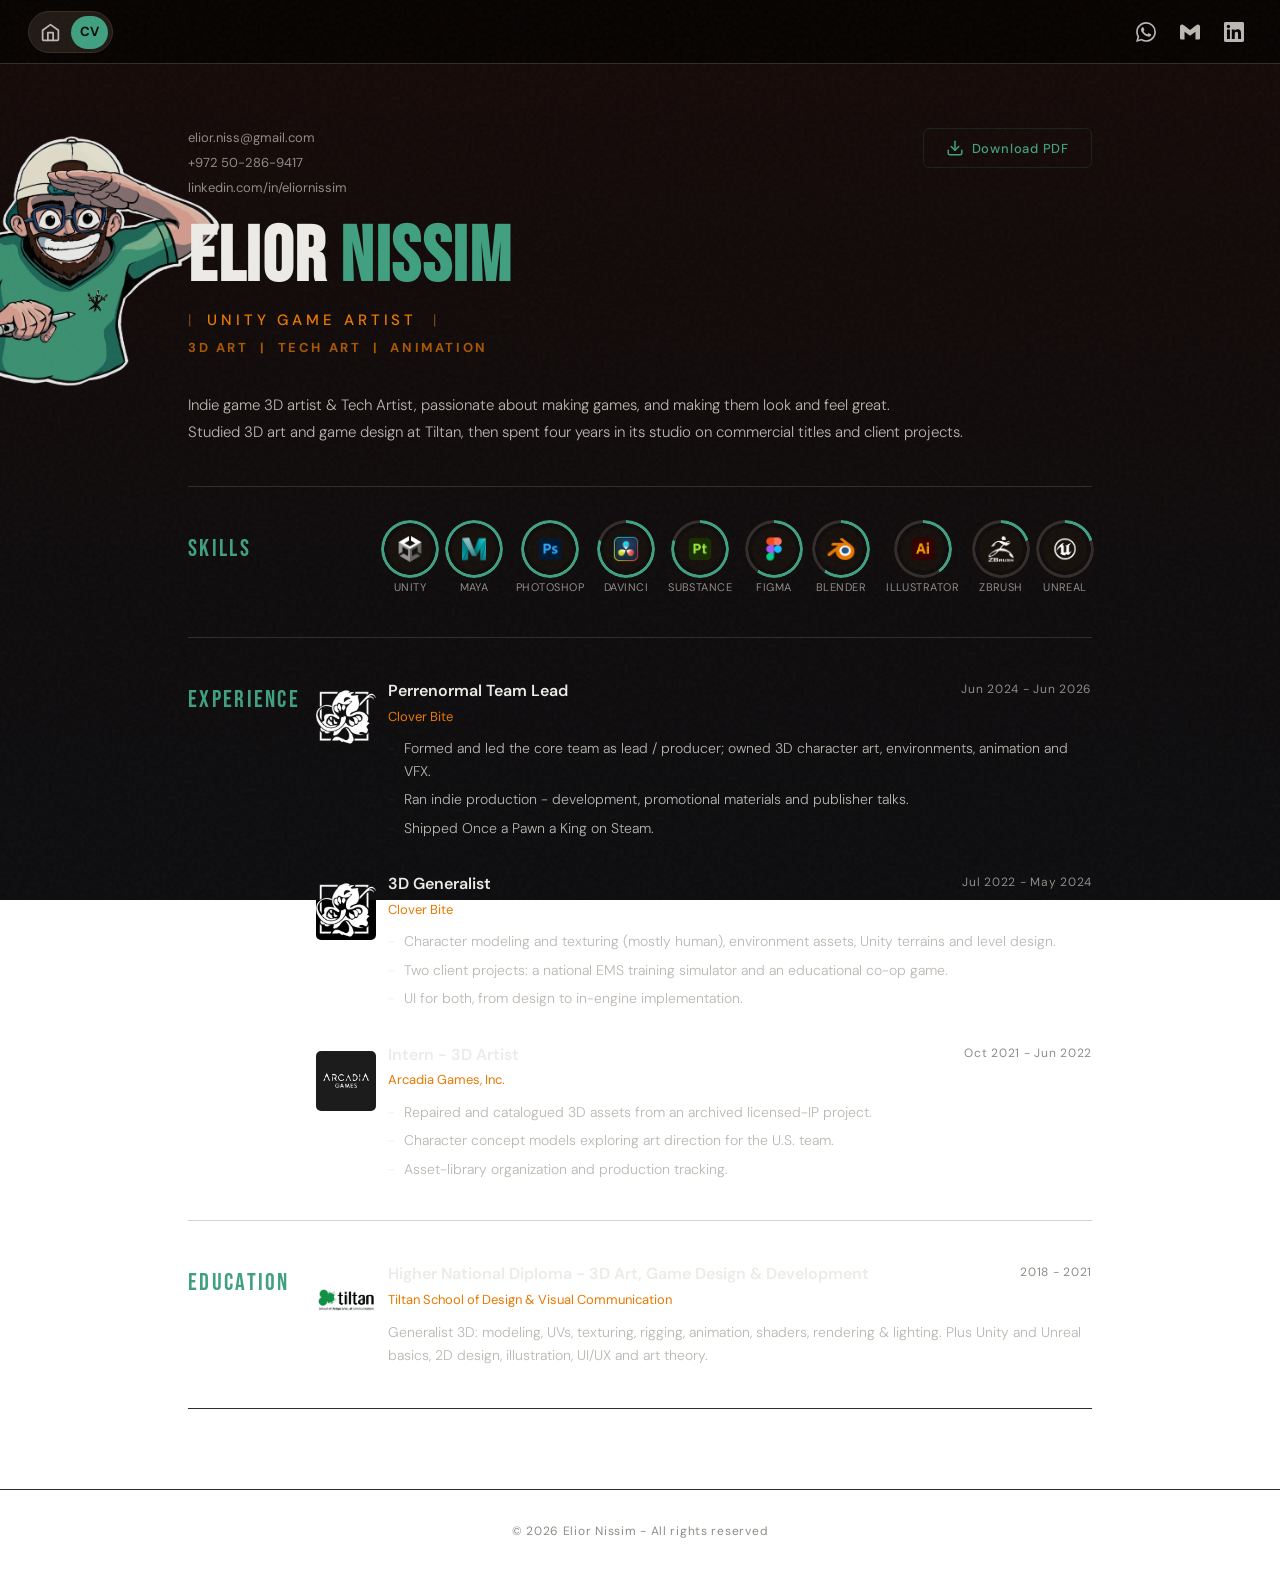
==== cv.html @ 2e18a914 "Home hero: text on a solid bottom panel below the showreel, shorter bio, balanced phone line breaks;" ====
<!DOCTYPE html>
<html lang="en">
<head>
  <meta charset="UTF-8" />
  <meta name="viewport" content="width=device-width, initial-scale=1.0" />
  <title>Elior Nissim - CV</title>
  <link rel="preconnect" href="https://fonts.googleapis.com" />
  <link rel="preconnect" href="https://fonts.gstatic.com" crossorigin />
  <link href="https://fonts.googleapis.com/css2?family=Bebas+Neue&family=DM+Sans:ital,opsz,wght@0,9..40,300;0,9..40,400;0,9..40,500;0,9..40,700;1,9..40,300&display=swap" rel="stylesheet" />
  <link rel="stylesheet" href="styles.css?v=61" />
  <script src="tweaks-sync.js?v=61"></script>
</head>
<body class="cv-page">
  <!-- HEADER (same as index) -->
  <header class="site-header" id="site-header">
    <div class="header-inner">
      <div class="header-left">
        <a href="index.html" class="logo" aria-label="Home">
          <svg width="28" height="28" viewBox="0 0 24 24" fill="none" stroke="var(--accent-cyan)" stroke-width="2" stroke-linecap="round" stroke-linejoin="round">
            <path d="M3 9.5L12 3l9 6.5V20a1 1 0 01-1 1H4a1 1 0 01-1-1V9.5z"/>
            <path d="M9 21V12h6v9"/>
          </svg>
        </a>
        <nav class="mobile-switch" aria-label="Page switcher">
          <a href="index.html" class="switch-btn" aria-label="Home">
            <svg width="19" height="19" viewBox="0 0 24 24" fill="none" stroke="currentColor" stroke-width="2" stroke-linecap="round" stroke-linejoin="round">
              <path d="M3 9.5L12 3l9 6.5V20a1 1 0 01-1 1H4a1 1 0 01-1-1V9.5z"/>
              <path d="M9 21V12h6v9"/>
            </svg>
          </a>
          <a href="cv.html" class="switch-btn active" aria-label="CV" aria-current="page"><span>CV</span></a>
        </nav>
        <nav class="main-nav">
          <a href="index.html" class="nav-link">Home</a>
          <a href="cv.html" class="nav-link active">CV</a>
          <button class="nav-link edit-toggle" id="edit-toggle" type="button" hidden>Edit</button>
        </nav>
      </div>
      <div class="header-right">
        <a href="https://wa.me/972502869417" target="_blank" rel="noopener" class="contact-icon" aria-label="WhatsApp">
          <svg width="20" height="20" viewBox="0 0 24 24" fill="currentColor"><path d="M17.472 14.382c-.297-.149-1.758-.867-2.03-.967-.273-.099-.471-.148-.67.15-.197.297-.767.966-.94 1.164-.173.199-.347.223-.644.075-.297-.15-1.255-.463-2.39-1.475-.883-.788-1.48-1.761-1.653-2.059-.173-.297-.018-.458.13-.606.134-.133.298-.347.446-.52.149-.174.198-.298.298-.497.099-.198.05-.371-.025-.52-.075-.149-.669-1.612-.916-2.207-.242-.579-.487-.5-.669-.51-.173-.008-.371-.01-.57-.01-.198 0-.52.074-.792.372-.272.297-1.04 1.016-1.04 2.479 0 1.462 1.065 2.875 1.213 3.074.149.198 2.096 3.2 5.077 4.487.709.306 1.262.489 1.694.625.712.227 1.36.195 1.871.118.571-.085 1.758-.719 2.006-1.413.248-.694.248-1.289.173-1.413-.074-.124-.272-.198-.57-.347m-5.421 7.403h-.004a9.87 9.87 0 01-5.031-1.378l-.361-.214-3.741.982.998-3.648-.235-.374a9.86 9.86 0 01-1.51-5.26c.001-5.45 4.436-9.884 9.888-9.884 2.64 0 5.122 1.03 6.988 2.898a9.825 9.825 0 012.893 6.994c-.003 5.45-4.437 9.884-9.885 9.884m8.413-18.297A11.815 11.815 0 0012.05 0C5.495 0 .16 5.335.157 11.892c0 2.096.547 4.142 1.588 5.945L.057 24l6.305-1.654a11.882 11.882 0 005.683 1.448h.005c6.554 0 11.89-5.335 11.893-11.893a11.821 11.821 0 00-3.48-8.413z"/></svg>
        </a>
        <a href="mailto:elior.niss@gmail.com" class="contact-icon" aria-label="Gmail">
          <svg width="20" height="20" viewBox="0 0 24 24" fill="currentColor"><path d="M24 5.457v13.909c0 .904-.732 1.636-1.636 1.636h-3.819V11.73L12 16.64l-6.545-4.91v9.273H1.636A1.636 1.636 0 010 19.366V5.457c0-2.023 2.309-3.178 3.927-1.964L5.455 4.64 12 9.548l6.545-4.907 1.528-1.148C21.69 2.28 24 3.434 24 5.457z"/></svg>
        </a>
        <a href="https://www.linkedin.com/in/eliornissim" target="_blank" rel="noopener" class="contact-icon" aria-label="LinkedIn">
          <svg width="20" height="20" viewBox="0 0 24 24" fill="currentColor"><path d="M20.447 20.452h-3.554v-5.569c0-1.328-.027-3.037-1.852-3.037-1.853 0-2.136 1.445-2.136 2.939v5.667H9.351V9h3.414v1.561h.046c.477-.9 1.637-1.85 3.37-1.85 3.601 0 4.267 2.37 4.267 5.455v6.286zM5.337 7.433a2.062 2.062 0 01-2.063-2.065 2.064 2.064 0 112.063 2.065zm1.782 13.019H3.555V9h3.564v11.452zM22.225 0H1.771C.792 0 0 .774 0 1.729v20.542C0 23.227.792 24 1.771 24h20.451C23.2 24 24 23.227 24 22.271V1.729C24 .774 23.2 0 22.222 0h.003z"/></svg>
        </a>
        <button class="hamburger" id="hamburger" aria-label="Menu">
          <span></span><span></span><span></span>
        </button>
      </div>
    </div>
    <div class="mobile-nav" id="mobile-nav">
      <a href="index.html" class="mobile-nav-link">Home</a>
      <a href="cv.html" class="mobile-nav-link active">CV</a>
    </div>
  </header>

  <main class="cv-main">
    <div class="cv-hero">
      <img class="cv-portrait" src="media/site/portrait_illustrations.webp" alt="" />
      <div class="cv-hero-top">
        <div class="cv-contacts">
          <span>elior.niss@gmail.com</span>
          <span>+972 50-286-9417</span>
          <span>linkedin.com/in/eliornissim</span>
          <span hidden>Portfolio ↗</span>
        </div>
        <button type="button" class="cv-download-btn" id="download-pdf">
          <svg width="18" height="18" viewBox="0 0 24 24" fill="none" stroke="currentColor" stroke-width="2" stroke-linecap="round" stroke-linejoin="round"><path d="M21 15v4a2 2 0 01-2 2H5a2 2 0 01-2-2v-4"/><polyline points="7 10 12 15 17 10"/><line x1="12" y1="15" x2="12" y2="3"/></svg>
          Download PDF
        </button>
      </div>
      <div class="cv-hero-text">
        <h1 class="cv-name">Elior <span class="cv-name-last">Nissim</span></h1>
        <div class="cv-subtitle-row">
          <span class="cv-subtitle-pipe">|</span>
          <p class="cv-subtitle-main">UNITY GAME ARTIST</p>
          <span class="cv-subtitle-pipe">|</span>
        </div>
        <p class="cv-subtitle-sub">3D ART &nbsp;|&nbsp; TECH ART &nbsp;|&nbsp; ANIMATION</p>
      </div>
    </div>

    <div class="cv-body">

      <!-- SUMMARY (no label - flows straight on from the name and titles) -->
      <section class="cv-section cv-section--summary">
        <div class="cv-section-content">
          <p class="cv-summary-text">
            Indie game 3D artist &amp; Tech Artist, passionate about making games, and making them look and feel great. Studied 3D art and game design at Tiltan, then spent four years in its studio on commercial titles and client projects.
          </p>
        </div>
      </section>

      <!-- SOFTWARE -->
      <section class="cv-section">
        <div class="cv-section-label">Skills</div>
        <div class="cv-section-content cv-software-row">
          <div class="sw-item" data-level="5" title="Proficient">
            <div class="sw-icon-wrap">
              <img src="media/icons/unity.svg" alt="Unity" width="36" height="36" />
            </div>
            <span>Unity</span>
          </div>
          <div class="sw-item" data-level="5" title="Proficient">
            <div class="sw-icon-wrap">
              <img src="media/icons/maya.svg" alt="Maya" width="36" height="36" />
            </div>
            <span>Maya</span>
          </div>
          <div class="sw-item" data-level="5" title="Proficient">
            <div class="sw-icon-wrap">
              <img src="media/icons/photoshop.svg" alt="Photoshop" width="36" height="36" />
            </div>
            <span>Photoshop</span>
          </div>
          <div class="sw-item" data-level="4" title="Proficient low">
            <div class="sw-icon-wrap">
              <img src="media/icons/davinci-resolve.svg" alt="DaVinci" width="36" height="36" />
            </div>
            <span>DaVinci</span>
          </div>
          <div class="sw-item" data-level="4" title="Proficient low">
            <div class="sw-icon-wrap">
              <img src="media/icons/substance-painter.svg" alt="Substance" width="36" height="36" />
            </div>
            <span>Substance</span>
          </div>
          <div class="sw-item" data-level="3" title="Mid level high">
            <div class="sw-icon-wrap">
              <img src="media/icons/figma.svg" alt="Figma" width="36" height="36" />
            </div>
            <span>Figma</span>
          </div>
          <div class="sw-item" data-level="3" title="Mid level high">
            <div class="sw-icon-wrap">
              <img src="media/icons/blender.svg" alt="Blender" width="36" height="36" />
            </div>
            <span>Blender</span>
          </div>
          <div class="sw-item" data-level="2" title="Mid level">
            <div class="sw-icon-wrap">
              <img src="media/icons/illustrator.svg" alt="Illustrator" width="36" height="36" />
            </div>
            <span>Illustrator</span>
          </div>
          <div class="sw-item" data-level="1" title="Basics">
            <div class="sw-icon-wrap">
              <img src="media/icons/zbrush.svg" alt="ZBrush" width="36" height="36" />
            </div>
            <span>ZBrush</span>
          </div>
          <div class="sw-item" data-level="1" title="Basics">
            <div class="sw-icon-wrap">
              <img src="media/icons/unreal.svg" alt="Unreal" width="36" height="36" />
            </div>
            <span>Unreal</span>
          </div>
        </div>
      </section>

      <!-- SKILLS (old tag list - hidden for now, kept for later) -->
      <section class="cv-section cv-section--hidden" hidden>
        <div class="cv-section-label">SkillsOLD</div>
        <div class="cv-section-content">
          <div class="skills-grid">
            <div class="skill-group">
              <div class="skill-group-title">3D Art</div>
              <div class="skill-tags">
                <span class="skill-tag">Character Modeling</span>
                <span class="skill-tag">Hard Surface Modeling</span>
                <span class="skill-tag">Environment Art</span>
                <span class="skill-tag">UV Unwrapping</span>
                <span class="skill-tag">PBR Texturing</span>
                <span class="skill-tag">Rigging</span>
              </div>
            </div>
            <div class="skill-group">
              <div class="skill-group-title">Game Development</div>
              <div class="skill-tags">
                <span class="skill-tag">Unity Shader Graph</span>
                <span class="skill-tag">Real-time VFX</span>
                <span class="skill-tag">Particle System</span>
                <span class="skill-tag">Animation State Machines</span>
                <span class="skill-tag">UI Implementation</span>
                <span class="skill-tag">3D Assets Implementation</span>
              </div>
            </div>
            <div class="skill-group">
              <div class="skill-group-title">Animation</div>
              <div class="skill-tags">
                <span class="skill-tag">Character Animation</span>
                <span class="skill-tag">Animation Theory</span>
                <span class="skill-tag">Blend Shapes</span>
                <span class="skill-tag">Storyboards</span>
              </div>
            </div>
            <div class="skill-group">
              <div class="skill-group-title">Design & Video</div>
              <div class="skill-tags">
                <span class="skill-tag">UI/UX Design</span>
                <span class="skill-tag">Graphic Design</span>
                <span class="skill-tag">Video Editing</span>
              </div>
            </div>
          </div>
        </div>
      </section>

      <!-- EXPERIENCE -->
      <section class="cv-section cv-section--soft-end">
        <div class="cv-section-label">Experience</div>
        <div class="cv-section-content">

          <div class="cv-entry">
            <div class="cv-entry-header">
              <div>
                <div class="cv-entry-title">Perrenormal Team Lead</div>
                <div class="cv-entry-org">
                  <img class="cv-org-logo cv-org-logo--screen" src="media/site/cloverbite_logo.webp" alt="Clover Bite" />
                  Clover Bite
                </div>
              </div>
              <div class="cv-entry-date">Jun 2024 - Jun 2026</div>
            </div>
            <ul class="cv-entry-bullets">
              <li>Formed and led the core team as lead / producer; owned 3D character art, environments, animation and VFX.</li>
              <li>Ran indie production - development, promotional materials and publisher talks.</li>
              <li>Shipped <em>Once a Pawn a King</em> on Steam.</li>
            </ul>
          </div>

          <div class="cv-entry">
            <div class="cv-entry-header">
              <div>
                <div class="cv-entry-title">3D Generalist</div>
                <div class="cv-entry-org">
                  <img class="cv-org-logo cv-org-logo--screen" src="media/site/cloverbite_logo.webp" alt="Clover Bite" />
                  Clover Bite (Teamsach)
                </div>
              </div>
              <div class="cv-entry-date">Jul 2022 - May 2024</div>
            </div>
            <ul class="cv-entry-bullets">
              <li>Character modeling and texturing (mostly human), environment assets, Unity terrains and level design.</li>
              <li>Two client projects: a national EMS training simulator and an educational co-op game.</li>
              <li>UI for both, from design to in-engine implementation.</li>
            </ul>
          </div>

          <div class="cv-entry">
            <div class="cv-entry-header">
              <div>
                <div class="cv-entry-title">Intern - 3D Artist</div>
                <div class="cv-entry-org">
                  <img class="cv-org-logo cv-org-logo--dark" src="media/icons/arcadia.webp" alt="Arcadia Games" />
                  Arcadia Games, Inc.
                </div>
              </div>
              <div class="cv-entry-date">Oct 2021 - Jun 2022</div>
            </div>
            <ul class="cv-entry-bullets">
              <li>Repaired and catalogued 3D assets from an archived licensed-IP project.</li>
              <li>Character concept models exploring art direction for the U.S. team.</li>
              <li>Asset-library organization and production tracking.</li>
            </ul>
          </div>

        </div>
      </section>

      <!-- EDUCATION -->
      <section class="cv-section">
        <div class="cv-section-label">Education</div>
        <div class="cv-section-content">
          <div class="cv-entry">
            <div class="cv-entry-header">
              <div>
                <div class="cv-entry-title">Higher National Diploma - 3D Art, Game Design & Development</div>
                <div class="cv-entry-org">
                  <img class="cv-org-logo cv-org-logo--pill" src="media/site/tiltan_logo.webp" alt="Tiltan" />
                  Tiltan School of Design & Visual Communication, Israel
                </div>
              </div>
              <div class="cv-entry-date">2018 - 2021</div>
            </div>
            <p class="cv-entry-desc">Generalist 3D: modeling, UVs, texturing, rigging, animation, shaders, rendering &amp; lighting. Plus Unity and Unreal basics, 2D design, illustration, UI/UX and art theory.</p>
          </div>
        </div>
      </section>


    </div>
  </main>

  <footer class="site-footer">
    <p>© 2026 Elior Nissim - All rights reserved</p>
  </footer>

  <script src="content.js?v=61"></script>
  <script src="portfolio.js?v=61"></script>
</body>
</html>
---- styles.css ----
/* =====================================================
   ELIOR NISSIM PORTFOLIO — STYLES
   Aesthetic: Ink & Neon — dark, painterly, editorial
   ===================================================== */

/* ---------- TOKENS ---------- */
:root {
  --bg:            oklch(12% 0.01 60);
  --bg-mid:        oklch(16% 0.012 60);
  --bg-card:       oklch(18% 0.013 55);
  --surface:       oklch(22% 0.015 55);
  --border:        oklch(30% 0.015 55);

  --text-primary:  oklch(94% 0.005 80);
  --text-secondary:oklch(78% 0.008 70);   /* was 65% - 5.96:1, now ~9.5:1 */
  --text-muted:    oklch(64% 0.008 65);   /* was 45% - failed AA at 2.59:1 */

  --accent-cyan:   #40a080;              /* shirt green from the portrait illustration */
  --accent-gold:   #ea7800;              /* Blender orange, sampled from Blender.svg */
  --accent-cyan-dim: rgba(64, 160, 128, 0.15);
  --accent-gold-dim: rgba(234, 120, 0, 0.12);

  --header-h:      64px;
  --radius:        6px;
  --transition:    0.35s cubic-bezier(0.4, 0, 0.2, 1);
}

/* ---------- RESET & BASE ---------- */
*, *::before, *::after { box-sizing: border-box; margin: 0; padding: 0; }

html { scroll-behavior: smooth; }

body {
  background: var(--bg);
  color: var(--text-primary);
  font-family: 'DM Sans', system-ui, sans-serif;
  font-size: 16px;
  line-height: 1.6;
  min-height: 100vh;
  overflow-x: hidden;
}

/* no-grain / no-glow utility classes */
body.no-grain::before { opacity: 0 !important; }
body.no-glow .hero-name .last { animation: none !important; text-shadow: none !important; }

/* Grain texture overlay */
body::before {
  content: '';
  position: fixed;
  inset: 0;
  background-image: url("data:image/svg+xml,%3Csvg viewBox='0 0 256 256' xmlns='http://www.w3.org/2000/svg'%3E%3Cfilter id='noise'%3E%3CfeTurbulence type='fractalNoise' baseFrequency='0.9' numOctaves='4' stitchTiles='stitch'/%3E%3C/filter%3E%3Crect width='100%25' height='100%25' filter='url(%23noise)' opacity='1'/%3E%3C/svg%3E");
  opacity: 0.035;
  pointer-events: none;
  z-index: 9999;
}

a { color: inherit; text-decoration: none; }
img, video { max-width: 100%; display: block; }

/* ---------- HEADER ---------- */
.site-header {
  position: fixed;
  top: 0; left: 0; right: 0;
  height: var(--header-h);
  background: oklch(10% 0.01 60 / 0.88);
  backdrop-filter: blur(16px) saturate(1.4);
  -webkit-backdrop-filter: blur(16px) saturate(1.4);
  border-bottom: 1px solid var(--border);
  z-index: 100;
  transition: box-shadow 0.3s;
}
.site-header.scrolled {
  box-shadow: 0 4px 32px oklch(0% 0 0 / 0.5);
}

.header-inner {
  max-width: 1440px;
  margin: 0 auto;
  height: var(--header-h);
  padding: 0 28px;
  display: flex;
  align-items: center;
  justify-content: space-between;
  gap: 24px;
}

.header-left {
  display: flex;
  align-items: center;
  gap: 32px;
}

.logo {
  display: flex;
  align-items: center;
  transition: opacity 0.2s;
}
.logo:hover { opacity: 0.75; }

.main-nav {
  display: flex;
  align-items: center;
  gap: 4px;
}

.nav-link {
  padding: 6px 14px;
  border-radius: var(--radius);
  font-size: 13px;
  font-weight: 500;
  letter-spacing: 0.06em;
  text-transform: uppercase;
  color: var(--text-secondary);
  transition: color var(--transition), background var(--transition);
  position: relative;
}
.nav-link:hover { color: var(--text-primary); background: var(--surface); }
.nav-link.active {
  color: var(--accent-cyan);
}
.nav-link.active::after {
  content: '';
  position: absolute;
  bottom: 2px; left: 14px; right: 14px;
  height: 1.5px;
  background: var(--accent-cyan);
  border-radius: 2px;
}

.header-right {
  display: flex;
  align-items: center;
  gap: 8px;
}

.contact-icon {
  width: 36px; height: 36px;
  display: flex; align-items: center; justify-content: center;
  border-radius: 50%;
  color: var(--text-secondary);
  transition: color var(--transition), background var(--transition);
}
.contact-icon:hover {
  color: var(--accent-cyan);
  background: var(--accent-cyan-dim);
}

/* Hamburger */
.hamburger {
  display: none;
  flex-direction: column;
  justify-content: center;
  align-items: center;
  gap: 5px;
  width: 36px; height: 36px;
  background: none;
  border: none;
  cursor: pointer;
  padding: 4px;
}
.hamburger span {
  display: block;
  width: 20px; height: 1.5px;
  background: var(--text-secondary);
  border-radius: 2px;
  transition: all 0.3s;
}

/* Mobile nav */
.mobile-nav {
  display: none;
  flex-direction: column;
  background: oklch(10% 0.01 60 / 0.97);
  padding: 12px 28px 16px;
  border-top: 1px solid var(--border);
  gap: 4px;
}
.mobile-nav.open { display: flex; }
.mobile-nav-link {
  padding: 10px 0;
  font-size: 15px;
  font-weight: 500;
  color: var(--text-secondary);
  border-bottom: 1px solid var(--border);
  transition: color 0.2s;
}
.mobile-nav-link:last-child { border-bottom: none; }
.mobile-nav-link.active { color: var(--accent-cyan); }

/* ---------- HERO SECTION ---------- */
.hero-section {
  position: relative;
  margin-top: var(--header-h);
  min-height: 72vh;
  display: flex;
  align-items: center;
  overflow: hidden;
  isolation: isolate;
}

/* Brush stroke clip using SVG clip path */
.hero-section::before,
.hero-section::after {
  content: '';
  position: absolute;
  left: -4%; right: -4%;
  height: 60px;
  z-index: 2;
  pointer-events: none;
}
.hero-section::before {
  top: -2px;
  background: var(--bg);
  clip-path: polygon(0 0, 100% 0, 100% 20%, 94% 60%, 88% 100%, 75% 70%, 60% 100%, 45% 55%, 30% 95%, 18% 55%, 8% 90%, 0 40%);
}
.hero-section::after {
  bottom: -2px;
  background: var(--bg);
  clip-path: polygon(0 100%, 100% 100%, 100% 60%, 92% 10%, 85% 55%, 72% 5%, 60% 50%, 48% 0%, 35% 45%, 22% 5%, 10% 50%, 0 15%);
}

/* Angled brush edges via SVG */
.brush-top, .brush-bottom {
  position: absolute;
  left: 0; right: 0;
  height: 80px;
  z-index: 2;
  pointer-events: none;
  overflow: hidden;
}
.brush-top { top: 0; }
.brush-bottom { bottom: 0; }

.brush-top svg, .brush-bottom svg {
  position: absolute;
  width: 100%; height: 100%;
}

.hero-bg-placeholder {
  position: absolute;
  inset: 0;
  background:
    linear-gradient(135deg,
      oklch(18% 0.04 240 / 0.6) 0%,
      oklch(14% 0.02 60) 50%,
      oklch(20% 0.05 30 / 0.4) 100%
    );
  display: flex;
  align-items: center;
  justify-content: center;
  z-index: 0;
}

/* Striped placeholder pattern */
.hero-bg-placeholder::before {
  content: '';
  position: absolute;
  inset: 0;
  background-image: repeating-linear-gradient(
    -45deg,
    oklch(100% 0 0 / 0.025) 0px,
    oklch(100% 0 0 / 0.025) 1px,
    transparent 1px,
    transparent 16px
  );
}

.placeholder-label {
  font-family: 'Courier New', monospace;
  font-size: 12px;
  letter-spacing: 0.08em;
  color: oklch(60% 0 0 / 0.4);
  text-transform: uppercase;
  border: 1px dashed oklch(60% 0 0 / 0.2);
  padding: 8px 16px;
  border-radius: 3px;
  position: relative;
  z-index: 1;
}

/* Ink splatter blobs */
.hero-section .ink-blob {
  position: absolute;
  border-radius: 50%;
  filter: blur(80px);
  pointer-events: none;
  z-index: 0;
}

.hero-content {
  position: relative;
  z-index: 3;
  max-width: 1440px;
  width: 100%;
  margin: 0 auto;
  padding: 80px 28px 80px;
  text-align: center !important;
}

.hero-name {
  font-family: 'Bebas Neue', sans-serif;
  font-size: clamp(51px, 8vw, 112px);
  line-height: 0.9;
  letter-spacing: 0.02em;
  color: var(--text-primary);
  text-shadow: 0 0 80px var(--accent-cyan-dim), 0 4px 24px oklch(0% 0 0 / 0.5);
  margin-bottom: 16px;
}

/* Cyan accent on last name */
.hero-name .last {
  color: var(--accent-cyan);
  -webkit-text-stroke: 0px;
}

.hero-subtitle-row {
  display: flex;
  align-items: center;
  justify-content: center;
  gap: 20px;
  margin-bottom: 6px;
}

.hero-subtitle-pipe {
  font-family: 'DM Sans', sans-serif;
  font-size: clamp(13px, 1.5vw, 17px);
  font-weight: 300;
  color: var(--accent-gold);
  opacity: 0.6;
  user-select: none;
}

.hero-titles-main {
  font-family: 'DM Sans', sans-serif;
  font-size: clamp(13px, 1.5vw, 17px);
  font-weight: 500;
  letter-spacing: 0.26em;
  text-transform: uppercase;
  color: var(--accent-gold);
  margin-bottom: 0;
  white-space: nowrap;
}

.hero-titles-sub {
  font-family: 'DM Sans', sans-serif;
  font-size: clamp(11px, 1.2vw, 14px);
  font-weight: 300;
  letter-spacing: 0.2em;
  text-transform: uppercase;
  color: var(--accent-gold);
  opacity: 0.7;
  margin-bottom: 28px;
}

.hero-bio-sections {
  display: flex;
  flex-direction: column;
  gap: 8px;
  max-width: 640px;
  margin: 0 auto;
}

.hero-bio-main {
  font-family: 'DM Sans', sans-serif;
  font-size: clamp(16px, 1.6vw, 19px);
  font-weight: 500;
  line-height: 1.65;
  color: var(--text-primary);
}

.hero-bio-secondary {
  font-family: 'DM Sans', sans-serif;
  font-size: clamp(14px, 1.4vw, 16px);
  font-weight: 400;
  line-height: 1.7;
  color: var(--text-secondary);
}

.hero-bio-closing {
  font-family: 'DM Sans', sans-serif;
  font-size: clamp(14px, 1.4vw, 16px);
  font-weight: 400;
  line-height: 1.7;
  color: var(--text-secondary);
}

/* ---------- ACCORDION SECTION ---------- */
.accordion-section {
  display: flex;
  flex-direction: column;
  gap: 0;
}

.acc-bar {
  position: relative;
  overflow: hidden;
  cursor: pointer;
  outline: none;
  border-top: 1px solid var(--border);
  /* collapsed height */
  --collapsed-h: 80px;
  height: var(--collapsed-h);
  transition: height 0.55s cubic-bezier(0.4, 0, 0.2, 1);
  min-width: 0;
}
.acc-bar:last-child { border-bottom: 1px solid var(--border); }

/* BG placeholder */
.acc-bar-bg-placeholder {
  position: absolute;
  inset: 0;
  background:
    linear-gradient(90deg,
      oklch(18% 0.03 220 / 0.5) 0%,
      oklch(14% 0.01 60) 100%
    );
  display: flex;
  align-items: center;
  justify-content: center;
  transition: transform 0.55s cubic-bezier(0.4, 0, 0.2, 1);
  transform-origin: center;
}
.acc-bar-bg-placeholder::before {
  content: '';
  position: absolute;
  inset: 0;
  background-image: repeating-linear-gradient(
    -45deg,
    oklch(100% 0 0 / 0.018) 0px,
    oklch(100% 0 0 / 0.018) 1px,
    transparent 1px,
    transparent 14px
  );
}
.acc-bar-bg-placeholder span {
  font-family: 'Courier New', monospace;
  font-size: 11px;
  color: oklch(55% 0 0 / 0.35);
  text-transform: uppercase;
  letter-spacing: 0.1em;
  border: 1px dashed oklch(60% 0 0 / 0.15);
  padding: 5px 12px;
  border-radius: 3px;
  position: relative;
  z-index: 1;
  pointer-events: none;
}

.acc-bar-overlay {
  position: absolute;
  inset: 0;
  background: linear-gradient(90deg, oklch(10% 0.01 60 / 0.72) 0%, oklch(10% 0.01 60 / 0.4) 100%);
  transition: opacity var(--transition);
  z-index: 1;
}

/* Hover state — bg scale + overlay boost (height handled by JS) */
.acc-bar:hover .acc-bar-bg-placeholder { transform: scale(1.06); opacity: 1; }
.acc-bar:not([aria-expanded="true"]):hover .acc-bar-overlay { opacity: 0.3; }
.acc-bar[aria-expanded="true"] .acc-bar-overlay { opacity: 0.4; }

/* Bar header (always visible, hides when expanded to avoid duplicate title) */
.acc-bar-header {
  position: absolute;
  top: 0; left: 0; right: 0;
  height: var(--collapsed-h);
  display: flex;
  align-items: center;
  justify-content: space-between;
  padding: 0 40px 0 48px;
  z-index: 3;
  transition: opacity 0.3s;
}
.acc-bar[aria-expanded="true"] .acc-bar-header {
  opacity: 0;
  pointer-events: none;
}

.acc-bar-title {
  font-family: 'Bebas Neue', sans-serif;
  font-size: clamp(28px, 4vw, 42px);
  letter-spacing: 0.06em;
  color: var(--text-primary);
  transition: color var(--transition), letter-spacing var(--transition);
  white-space: nowrap;
  overflow: visible;
}
.acc-bar:hover .acc-bar-title {
  color: var(--accent-cyan);
  letter-spacing: 0.1em;
}
.acc-bar[aria-expanded="true"] .acc-bar-title {
  color: var(--accent-cyan);
}

.acc-bar-arrow {
  color: var(--text-muted);
  transition: transform var(--transition), color var(--transition);
  display: flex;
  align-items: center;
}
.acc-bar:hover .acc-bar-arrow { color: var(--accent-cyan); }
.acc-bar[aria-expanded="true"] .acc-bar-arrow {
  transform: rotate(180deg);
  color: var(--accent-cyan);
}

/* Expanded content */
.acc-bar-content {
  position: absolute;
  top: var(--collapsed-h);
  left: 0; right: 0;
  opacity: 0;
  pointer-events: none;
  transition: opacity 0.4s 0.1s;
  z-index: 3;
}
.acc-bar[aria-expanded="true"] .acc-bar-content {
  opacity: 1;
  pointer-events: auto;
}

.acc-content-inner {
  padding: 20px 48px 60px;
  max-width: 1440px;
}

.acc-section-title {
  font-family: 'Bebas Neue', sans-serif;
  font-size: clamp(36px, 5vw, 56px);
  letter-spacing: 0.06em;
  color: var(--accent-cyan);
  margin-bottom: 12px;
}

.acc-section-desc {
  font-size: 15px;
  font-weight: 300;
  color: var(--text-secondary);
  max-width: 680px;
  line-height: 1.75;
  margin-bottom: 40px;
  border-left: 2px solid var(--accent-cyan-dim);
  padding-left: 16px;
}

/* ---------- MEDIA GRID ---------- */
.media-grid {
  display: grid;
  grid-template-columns: repeat(auto-fill, minmax(380px, 1fr));
  gap: 28px;
}

.media-card {
  background: var(--bg-card);
  border: 1px solid var(--border);
  border-radius: var(--radius);
  overflow: hidden;
  cursor: pointer;
  transition: transform 0.3s, box-shadow 0.3s, border-color 0.3s;
}
.media-card:hover {
  transform: translateY(-5px);
  box-shadow: 0 16px 48px oklch(0% 0 0 / 0.5), 0 0 0 1px var(--accent-cyan-dim);
  border-color: rgba(64, 160, 128, 0.55);
}

.media-thumb {
  aspect-ratio: 16/9;
  background: var(--surface);
  position: relative;
  overflow: hidden;
  display: flex;
  align-items: center;
  justify-content: center;
}

/* "View Gallery" overlay on hover */
.media-thumb-hover {
  position: absolute;
  inset: 0;
  background: oklch(0% 0 0 / 0.45);
  display: flex;
  align-items: center;
  justify-content: center;
  opacity: 0;
  transition: opacity 0.25s;
  z-index: 3;
}
.media-card:hover .media-thumb-hover { opacity: 1; }
.media-thumb-hover-text {
  font-size: 11px;
  font-weight: 500;
  letter-spacing: 0.2em;
  text-transform: uppercase;
  color: rgba(255,255,255,0.9);
  border: 1px solid rgba(255,255,255,0.35);
  padding: 9px 20px;
  border-radius: 3px;
}
.media-thumb::before {
  content: '';
  position: absolute;
  inset: 0;
  background-image: repeating-linear-gradient(
    -45deg,
    oklch(100% 0 0 / 0.03) 0px,
    oklch(100% 0 0 / 0.03) 1px,
    transparent 1px,
    transparent 14px
  );
}
.media-thumb-label {
  font-family: 'Courier New', monospace;
  font-size: 10px;
  color: oklch(50% 0 0 / 0.5);
  text-transform: uppercase;
  letter-spacing: 0.08em;
  border: 1px dashed oklch(50% 0 0 / 0.2);
  padding: 4px 10px;
  border-radius: 3px;
  position: relative;
  z-index: 1;
}

/* Video vs image indicator */
.media-type-badge {
  position: absolute;
  top: 10px; right: 10px;
  background: oklch(0% 0 0 / 0.6);
  border: 1px solid var(--border);
  border-radius: 3px;
  padding: 2px 8px;
  font-size: 10px;
  letter-spacing: 0.08em;
  text-transform: uppercase;
  color: var(--text-muted);
  z-index: 2;
}

.media-info {
  padding: 16px 18px 18px;
  border-top: 1px solid var(--border);
}

.media-desc {
  font-size: 13px;
  color: var(--text-secondary);
  line-height: 1.6;
  margin-bottom: 12px;
}

.made-with-row {
  display: flex;
  align-items: center;
  gap: 8px;
  flex-wrap: wrap;
}

.made-with-label {
  font-size: 11px;
  font-weight: 500;
  letter-spacing: 0.08em;
  text-transform: uppercase;
  color: var(--text-muted);
  margin-right: 2px;
}

.sw-badge {
  display: inline-flex;
  align-items: center;
  gap: 6px;
  background: var(--surface);
  border: 1px solid var(--border);
  border-radius: 4px;
  padding: 4px 10px 4px 6px;
  font-size: 12px;
  font-weight: 500;
  color: var(--text-secondary);
  transition: border-color 0.2s, color 0.2s;
}
.sw-badge:hover {
  border-color: var(--accent-cyan-dim);
  color: var(--accent-cyan);
}

.sw-badge-icon {
  display: flex;
  align-items: center;
  justify-content: center;
  width: 20px;
  height: 20px;
  flex-shrink: 0;
}
.sw-badge-icon img,
.sw-badge-icon svg {
  width: 20px;
  height: 20px;
  display: block;
}
.sw-badge-label {
  line-height: 1;
}

/* ---------- FOOTER ---------- */
.site-footer {
  padding: 32px 28px;
  text-align: center;
  border-top: 1px solid var(--border);
  font-size: 12px;
  color: var(--text-muted);
  letter-spacing: 0.06em;
}

/* =====================================================
   CV PAGE STYLES
   ===================================================== */

.cv-main {
  margin-top: var(--header-h);
  max-width: 960px;
  margin-left: auto;
  margin-right: auto;
  padding: 0 28px 80px;
}

.cv-hero {
  padding: 64px 0 48px;
  border-bottom: 1px solid var(--border);
  display: flex;
  align-items: flex-end;
  justify-content: space-between;
  gap: 24px;
  flex-wrap: wrap;
}

.cv-name {
  font-family: 'Bebas Neue', sans-serif;
  font-size: clamp(52px, 8vw, 96px);
  line-height: 0.9;
  letter-spacing: 0.02em;
  color: var(--text-primary);
  margin-bottom: 14px;
}

.cv-name-last {
  color: var(--accent-cyan);
}

.cv-subtitle-row {
  display: flex;
  align-items: center;
  gap: 16px;
  margin-bottom: 6px;
}
.cv-subtitle-pipe {
  font-family: 'DM Sans', sans-serif;
  font-size: clamp(12px, 1.3vw, 15px);
  font-weight: 300;
  color: var(--accent-gold);
  opacity: 0.6;
  user-select: none;
}
.cv-subtitle-main {
  font-size: clamp(12px, 1.3vw, 15px);
  font-weight: 500;
  letter-spacing: 0.26em;
  text-transform: uppercase;
  color: var(--accent-gold);
  margin: 0;
}
.cv-subtitle-sub {
  font-size: clamp(10px, 1.1vw, 13px);
  font-weight: 300;
  letter-spacing: 0.2em;
  text-transform: uppercase;
  color: var(--accent-gold);
  opacity: 0.7;
  margin-bottom: 18px;
}

.cv-contacts {
  display: flex;
  align-items: center;
  gap: 20px;
  flex-wrap: wrap;
  font-size: 13px;
  color: var(--text-muted);
}
.cv-contacts span { cursor: pointer; transition: color 0.2s; }
.cv-contacts span:hover { color: var(--accent-cyan); }

.cv-download-btn {
  display: inline-flex;
  align-items: center;
  gap: 8px;
  padding: 10px 22px;
  border: 1px solid var(--accent-cyan-dim);
  border-radius: var(--radius);
  font-size: 13px;
  font-weight: 500;
  letter-spacing: 0.06em;
  color: var(--accent-cyan);
  background: var(--accent-cyan-dim);
  transition: background var(--transition), border-color var(--transition), transform 0.2s;
  white-space: nowrap;
}
.cv-download-btn:hover {
  background: oklch(72% 0.18 195 / 0.25);
  border-color: var(--accent-cyan);
  transform: translateY(-2px);
}

/* CV Sections */
.cv-body { padding-top: 8px; }

.cv-section {
  display: grid;
  grid-template-columns: 160px 1fr;
  gap: 32px 40px;
  padding: 40px 0;
  border-bottom: 1px solid var(--border);
  align-items: start;
}

.cv-section-label {
  font-family: 'Bebas Neue', sans-serif;
  font-size: 20px;
  letter-spacing: 0.1em;
  color: var(--accent-cyan);
  padding-top: 3px;
  text-transform: uppercase;
}

.cv-summary-text {
  font-size: 15px;
  font-weight: 300;
  line-height: 1.8;
  color: var(--text-secondary);
}

/* Skills */
.skills-grid {
  display: grid;
  grid-template-columns: repeat(auto-fill, minmax(220px, 1fr));
  gap: 24px;
}

.skill-group-title {
  font-size: 11px;
  font-weight: 700;
  letter-spacing: 0.12em;
  text-transform: uppercase;
  color: var(--text-muted);
  margin-bottom: 10px;
}

.skill-tags {
  display: flex;
  flex-wrap: wrap;
  gap: 6px;
}

.skill-tag {
  padding: 4px 10px;
  background: var(--surface);
  border: 1px solid var(--border);
  border-radius: 3px;
  font-size: 12px;
  color: var(--text-secondary);
  letter-spacing: 0.02em;
}

/* CV Entries */
.cv-entry { margin-bottom: 32px; }
.cv-entry:last-child { margin-bottom: 0; }

.cv-entry-header {
  display: flex;
  justify-content: space-between;
  align-items: flex-start;
  gap: 16px;
  margin-bottom: 10px;
  flex-wrap: wrap;
}

.cv-entry-title {
  font-size: 16px;
  font-weight: 600;
  color: var(--text-primary);
  margin-bottom: 3px;
}

.cv-entry-org {
  font-size: 13px;
  color: var(--accent-gold);
  font-weight: 400;
  position: relative;
}

.cv-org-logo {
  position: absolute;
  right: calc(100% + 12px);
  top: 50%;
  transform: translateY(-50%);
  height: 60px;
  width: auto;
  border-radius: 5px;
}
/* Clover Bite: white logo on dark bg — screen hides the black background */
.cv-org-logo--screen {
  mix-blend-mode: screen;
}
/* Tiltan: has a white background PNG — show in a light pill to preserve original green */
.cv-org-logo--pill {
  height: 36px !important;
  background: rgba(255, 255, 255, 0.92);
  padding: 4px 10px;
  box-sizing: content-box;
}

.cv-entry-date {
  font-size: 12px;
  color: var(--text-muted);
  letter-spacing: 0.06em;
  white-space: nowrap;
  padding-top: 2px;
}

.cv-entry-bullets {
  list-style: none;
  display: flex;
  flex-direction: column;
  gap: 6px;
}
.cv-entry-bullets li {
  font-size: 14px;
  font-weight: 300;
  color: var(--text-secondary);
  line-height: 1.6;
  padding-left: 16px;
  position: relative;
}
.cv-entry-bullets li::before {
  content: '-';
  position: absolute;
  left: 0;
  color: var(--accent-cyan-dim);
}

.cv-entry-desc {
  font-size: 14px;
  font-weight: 300;
  color: var(--text-secondary);
  line-height: 1.7;
}

/* Software row on CV */
.cv-software-row {
  display: flex;
  flex-wrap: wrap;
  gap: 20px;
}

.sw-item {
  display: flex;
  flex-direction: column;
  align-items: center;
  gap: 8px;
  font-size: 11px;
  color: var(--text-muted);
  letter-spacing: 0.04em;
  text-transform: uppercase;
  transition: color 0.2s;
}
.sw-item:hover { color: var(--text-secondary); }

.sw-icon-wrap {
  --ring-gap: 4px;      /* space between disc and ring */
  --ring-w: 3px;        /* ring thickness */
  width: 44px; height: 44px;
  border-radius: 50%;
  background: var(--bg-card);
  display: flex;
  align-items: center;
  justify-content: center;
  position: relative;
  transition: transform 0.2s;
}
/* Proficiency ring: conic arc from 12 o'clock, 1/5 per level */
.sw-icon-wrap::before {
  content: '';
  position: absolute;
  inset: calc(-1 * (var(--ring-gap) + var(--ring-w)));
  border-radius: 50%;
  background: conic-gradient(var(--lvl-color) calc(var(--lvl) * 20%), var(--border) 0);
  -webkit-mask: radial-gradient(farthest-side, transparent calc(100% - var(--ring-w) - 0.5px), #000 calc(100% - var(--ring-w)));
          mask: radial-gradient(farthest-side, transparent calc(100% - var(--ring-w) - 0.5px), #000 calc(100% - var(--ring-w)));
  pointer-events: none;
}
.sw-item { --lvl-color: var(--accent-cyan); }
.sw-item[data-level="1"] { --lvl: 1; }
.sw-item[data-level="2"] { --lvl: 2; }
.sw-item[data-level="3"] { --lvl: 3; }
.sw-item[data-level="4"] { --lvl: 4; }
.sw-item[data-level="5"] { --lvl: 5; }
.sw-item:hover .sw-icon-wrap {
  transform: translateY(-2px);
}
.sw-icon-wrap img,
.sw-icon-wrap svg {
  width: 30px; height: 30px;
  display: block;
  position: relative;
  z-index: 1;
}

/* =====================================================
   GALLERY LIGHTBOX
   ===================================================== */

.lightbox-overlay {
  position: fixed;
  inset: 0;
  z-index: 1000;
  background: oklch(0% 0 0 / 0.93);
  display: flex;
  align-items: center;
  justify-content: center;
  padding: 24px 80px;
  opacity: 0;
  pointer-events: none;
  transition: opacity 0.25s;
}
.lightbox-overlay.open {
  opacity: 1;
  pointer-events: auto;
}

.lightbox-close {
  position: absolute;
  top: 18px; right: 22px;
  background: none;
  border: none;
  color: var(--text-secondary);
  font-size: 26px;
  line-height: 1;
  cursor: pointer;
  padding: 8px;
  z-index: 2;
  transition: color 0.2s;
}
.lightbox-close:hover { color: var(--text-primary); }

.lightbox-stage {
  display: flex;
  flex-direction: column;
  align-items: center;
  width: 100%;
  max-width: min(88vw, 1080px);
  max-height: 90vh;
}

.lightbox-media {
  width: 100%;
  aspect-ratio: 16/9;
  max-height: 65vh;
  background: var(--surface);
  border: 1px solid var(--border);
  border-radius: var(--radius);
  display: flex;
  align-items: center;
  justify-content: center;
  position: relative;
  overflow: hidden;
  flex-shrink: 0;
}
.lightbox-media img,
.lightbox-media video {
  width: 100%;
  height: 100%;
  object-fit: contain;
}
.lightbox-media-placeholder {
  font-family: 'Courier New', monospace;
  font-size: 11px;
  text-transform: uppercase;
  letter-spacing: 0.1em;
  color: oklch(50% 0 0 / 0.5);
  border: 1px dashed oklch(50% 0 0 / 0.25);
  padding: 8px 18px;
  border-radius: 4px;
}

.lightbox-caption {
  margin-top: 18px;
  text-align: center;
  max-width: 700px;
  width: 100%;
}
.lightbox-desc {
  font-size: 14px;
  color: var(--text-secondary);
  line-height: 1.65;
  margin-bottom: 12px;
}
.lightbox-made-with {
  display: flex;
  align-items: center;
  justify-content: center;
  gap: 8px;
  flex-wrap: wrap;
}

.lightbox-prev,
.lightbox-next {
  position: absolute;
  top: 50%;
  transform: translateY(-50%);
  background: oklch(12% 0 0 / 0.75);
  border: 1px solid var(--border);
  border-radius: 50%;
  color: var(--text-primary);
  width: 46px;
  height: 46px;
  font-size: 24px;
  line-height: 1;
  cursor: pointer;
  display: flex;
  align-items: center;
  justify-content: center;
  z-index: 2;
  transition: background 0.2s, border-color 0.2s;
}
.lightbox-prev { left: 14px; }
.lightbox-next { right: 14px; }
.lightbox-prev:hover,
.lightbox-next:hover {
  background: oklch(18% 0.02 195 / 0.9);
  border-color: var(--accent-cyan-dim);
}
.lightbox-prev:disabled,
.lightbox-next:disabled {
  opacity: 0.25;
  cursor: default;
}

.lightbox-dots {
  display: flex;
  gap: 8px;
  margin-top: 16px;
  justify-content: center;
}
.lightbox-dot {
  width: 6px;
  height: 6px;
  border-radius: 50%;
  background: oklch(35% 0 0);
  cursor: pointer;
  transition: background 0.2s, transform 0.2s;
}
.lightbox-dot.active {
  background: var(--accent-cyan);
  transform: scale(1.35);
}

.lightbox-counter {
  position: absolute;
  bottom: 14px;
  left: 50%;
  transform: translateX(-50%);
  font-size: 11px;
  letter-spacing: 0.12em;
  color: var(--text-muted);
  pointer-events: none;
}

/* =====================================================
   RESPONSIVE
   ===================================================== */

@media (max-width: 768px) {
  .main-nav { display: none; }
  .hamburger { display: flex; }

  .hero-content { padding: 72px 20px 72px; }
  .hero-name { font-size: clamp(52px, 14vw, 96px); }

  .acc-bar-header { padding: 0 20px 0 24px; }
  .acc-content-inner { padding: 28px 24px 48px; }

  .media-grid { grid-template-columns: 1fr; }

  .cv-section {
    grid-template-columns: 1fr;
    gap: 12px 0;
  }
  .cv-section-label { padding-bottom: 4px; border-bottom: 1px solid var(--border); }

  .cv-hero { padding: 40px 0 32px; }
  .cv-name { font-size: clamp(44px, 12vw, 80px); }

  .skills-grid { grid-template-columns: 1fr 1fr; }
}

/* =====================================================
   SCROLL REVEAL ANIMATIONS
   ===================================================== */

.reveal-target {
  opacity: 1;
  transform: translateY(0);
  transition: opacity 0.6s cubic-bezier(0.4, 0, 0.2, 1),
              transform 0.6s cubic-bezier(0.4, 0, 0.2, 1);
}
.reveal-target.animate-ready {
  opacity: 0;
  transform: translateY(24px);
}
.reveal-target.revealed {
  opacity: 1;
  transform: translateY(0);
}

/* Hero entrance — no opacity:0 initial state, animate via class added by JS */
.hero-name,
.hero-titles,
.hero-bio {
  opacity: 1;
  transform: translateY(0);
}
.hero-animate .hero-name {
  animation: heroFadeUp 0.9s cubic-bezier(0.4, 0, 0.2, 1) forwards;
  animation-delay: 0.05s;
  opacity: 0;
}
.hero-animate .hero-titles {
  animation: heroFadeUp 0.9s cubic-bezier(0.4, 0, 0.2, 1) forwards;
  animation-delay: 0.18s;
  opacity: 0;
}
.hero-animate .hero-bio {
  animation: heroFadeUp 0.9s cubic-bezier(0.4, 0, 0.2, 1) forwards;
  animation-delay: 0.32s;
  opacity: 0;
}

@keyframes heroFadeUp {
  from { opacity: 0; transform: translateY(32px); }
  to   { opacity: 1; transform: translateY(0); }
}

@keyframes glowPulse {
  0%, 100% { text-shadow: 0 0 40px oklch(72% 0.18 195 / 0.3); }
  50%       { text-shadow: 0 0 80px oklch(72% 0.18 195 / 0.6), 0 0 120px oklch(72% 0.18 195 / 0.2); }
}

/* Accordion bar stagger */
.acc-bar:nth-child(1) { transition-delay: 0.05s; }
.acc-bar:nth-child(2) { transition-delay: 0.10s; }
.acc-bar:nth-child(3) { transition-delay: 0.15s; }
.acc-bar:nth-child(4) { transition-delay: 0.20s; }
.acc-bar:nth-child(5) { transition-delay: 0.25s; }

/* Tweak panel */
.tweaks-panel {
  position: fixed;
  bottom: 24px;
  right: 24px;
  background: oklch(16% 0.015 55 / 0.96);
  border: 1px solid var(--border);
  border-radius: 10px;
  padding: 20px 22px;
  width: 260px;
  z-index: 200;
  backdrop-filter: blur(16px);
  display: none;
  flex-direction: column;
  gap: 16px;
  box-shadow: 0 16px 48px oklch(0% 0 0 / 0.6);
}
.tweaks-panel.open { display: flex; }
.tweaks-title {
  font-family: 'Bebas Neue', sans-serif;
  font-size: 18px;
  letter-spacing: 0.1em;
  color: var(--accent-cyan);
  display: flex;
  align-items: center;
  justify-content: space-between;
}
.tweaks-close {
  background: none; border: none; cursor: pointer;
  color: var(--text-muted); font-size: 18px; line-height: 1;
  transition: color 0.2s;
}
.tweaks-close:hover { color: var(--text-primary); }
.tweak-row {
  display: flex;
  flex-direction: column;
  gap: 6px;
}
.tweak-label {
  font-size: 11px;
  font-weight: 600;
  letter-spacing: 0.1em;
  text-transform: uppercase;
  color: var(--text-muted);
}
.tweak-select, .tweak-input {
  background: var(--surface);
  border: 1px solid var(--border);
  border-radius: 4px;
  color: var(--text-primary);
  font-family: 'DM Sans', sans-serif;
  font-size: 13px;
  padding: 6px 10px;
  width: 100%;
  outline: none;
  transition: border-color 0.2s;
  appearance: none;
}
.tweak-select:focus, .tweak-input:focus {
  border-color: var(--accent-cyan);
}
.tweak-color-row {
  display: flex;
  gap: 8px;
  align-items: center;
}
.tweak-color-swatch {
  width: 24px; height: 24px;
  border-radius: 4px;
  border: 1px solid var(--border);
  cursor: pointer;
  flex-shrink: 0;
}
.tweak-toggle-row {
  display: flex;
  justify-content: space-between;
  align-items: center;
}
.tweak-toggle {
  width: 36px; height: 20px;
  background: var(--surface);
  border: 1px solid var(--border);
  border-radius: 10px;
  position: relative;
  cursor: pointer;
  transition: background 0.2s;
}
.tweak-toggle.on { background: var(--accent-cyan-dim); border-color: var(--accent-cyan); }
.tweak-toggle::after {
  content: '';
  position: absolute;
  top: 2px; left: 2px;
  width: 14px; height: 14px;
  background: var(--text-muted);
  border-radius: 50%;
  transition: transform 0.2s, background 0.2s;
}
.tweak-toggle.on::after {
  transform: translateX(16px);
  background: var(--accent-cyan);
}

@media (max-width: 480px) {
  .header-inner { padding: 0 16px; }
  .skills-grid { grid-template-columns: 1fr; }
  .cv-contacts { flex-direction: column; align-items: flex-start; gap: 6px; }
  .cv-hero { flex-direction: column; align-items: flex-start; }
}

/* =====================================================
   PROJECT SUB-SECTIONS
   ===================================================== */
.acc-subsection {
  margin-top: 48px;
}

.acc-sub-title {
  font-family: 'Bebas Neue', sans-serif;
  font-size: clamp(24px, 3vw, 34px);
  letter-spacing: 0.06em;
  color: var(--text-primary);
  margin-bottom: 8px;
}

.acc-sub-desc {
  font-size: 14px;
  font-weight: 300;
  color: var(--text-secondary);
  max-width: 680px;
  line-height: 1.7;
  margin-bottom: 24px;
  border-left: 2px solid var(--accent-cyan-dim);
  padding-left: 14px;
}

/* Dense grids for media-heavy sub-sections */
.media-grid--dense {
  grid-template-columns: repeat(auto-fill, minmax(240px, 1fr));
  gap: 18px;
}

.media-grid--dense .media-desc {
  font-size: 12px;
}

.media-grid--dense .sw-badge-label {
  display: none;
}

/* =====================================================
   EDIT MODE
   ===================================================== */
.edit-toggle {
  background: none;
  border: 1px solid transparent;
  cursor: pointer;
  font: inherit;
  border-radius: 4px;
  padding: 4px 12px;
}

.edit-toggle.on {
  color: var(--accent-cyan);
  border-color: var(--accent-cyan);
}

body.edit-mode [contenteditable="true"] {
  outline: 1px dashed var(--accent-cyan);
  outline-offset: 4px;
  border-radius: 2px;
  min-height: 1em;
  cursor: text;
}

body.edit-mode [contenteditable="true"]:focus {
  outline-style: solid;
  background: rgba(64, 160, 128, 0.06);
}

body.edit-mode .media-card {
  cursor: grab;
}

body.edit-mode .media-card .media-thumb {
  user-select: none;
  -webkit-user-select: none;
}

body.dragging {
  cursor: grabbing;
  user-select: none;
  -webkit-user-select: none;
}

/* Rich text mini toolbar */
#rich-toolbar {
  position: fixed;
  z-index: 3000;
  display: none;
  gap: 2px;
  background: #101418;
  border: 1px solid var(--border);
  border-radius: 8px;
  padding: 4px;
  box-shadow: 0 8px 28px rgba(0, 0, 0, 0.55);
}

#rich-toolbar.show {
  display: flex;
}

#rich-toolbar button {
  background: none;
  border: none;
  color: var(--text-primary);
  font-size: 14px;
  width: 32px;
  height: 30px;
  border-radius: 5px;
  cursor: pointer;
}

#rich-toolbar button:hover {
  background: rgba(255, 255, 255, 0.1);
  color: var(--accent-cyan);
}

/* Tag editor */
.sw-badge-remove {
  background: none;
  border: none;
  color: var(--text-muted);
  font-size: 13px;
  line-height: 1;
  padding: 0 2px 0 4px;
  cursor: pointer;
}

.sw-badge-remove:hover {
  color: #ff6b6b;
}

.sw-add-btn {
  background: none;
  border: 1px dashed var(--border);
  color: var(--text-muted);
  width: 26px;
  height: 26px;
  border-radius: 5px;
  font-size: 15px;
  line-height: 1;
  cursor: pointer;
}

.sw-add-btn:hover {
  color: var(--accent-cyan);
  border-color: var(--accent-cyan);
}

.made-with-row {
  position: relative;
}

.sw-picker {
  position: absolute;
  bottom: calc(100% + 8px);
  left: 0;
  z-index: 2500;
  display: flex;
  flex-wrap: wrap;
  gap: 6px;
  max-width: 320px;
  background: #101418;
  border: 1px solid var(--border);
  border-radius: 8px;
  padding: 10px;
  box-shadow: 0 8px 28px rgba(0, 0, 0, 0.55);
}

.sw-picker-opt {
  background: none;
  border: none;
  padding: 0;
  cursor: pointer;
}

.sw-picker-opt:hover .sw-badge {
  border-color: var(--accent-cyan);
}

.sw-picker-empty {
  font-size: 12px;
  color: var(--text-muted);
}

/* Drag & drop */
.drag-ghost {
  position: fixed;
  z-index: 4000;
  pointer-events: none;
  transform: scale(1.03) rotate(0.6deg);
  box-shadow: 0 18px 48px rgba(0, 0, 0, 0.6);
  opacity: 0.95;
}

.drag-placeholder {
  opacity: 0.25;
}

/* Save to site button */
#save-site-btn {
  position: fixed;
  right: 24px;
  bottom: 24px;
  z-index: 2600;
  background: var(--accent-cyan);
  color: #06090c;
  border: none;
  border-radius: 8px;
  padding: 12px 20px;
  font-family: 'DM Sans', sans-serif;
  font-size: 14px;
  font-weight: 700;
  cursor: pointer;
  box-shadow: 0 10px 30px rgba(0, 0, 0, 0.5);
}

#save-site-btn:hover {
  filter: brightness(1.1);
}

/* =====================================================
   COLLAPSED GALLERIES (Other Projects) - one row + fade
   ===================================================== */
.grid-collapse {
  overflow: hidden;
  position: relative;
  -webkit-mask-image: linear-gradient(to bottom, #000 0%, #000 58%, transparent 97%);
  mask-image: linear-gradient(to bottom, #000 0%, #000 58%, transparent 97%);
}

.grid-collapse.expanded {
  -webkit-mask-image: none;
  mask-image: none;
  overflow: visible;
}

.see-more-btn {
  display: block;
  margin: 14px auto 0;
  background: none;
  border: 1px solid var(--accent-cyan);
  color: var(--accent-cyan);
  font-family: 'DM Sans', sans-serif;
  font-size: 13px;
  font-weight: 500;
  letter-spacing: 0.06em;
  padding: 8px 26px;
  border-radius: 999px;
  cursor: pointer;
  transition: background 0.2s ease, color 0.2s ease;
}

.see-more-btn:hover {
  background: var(--accent-cyan);
  color: #06090c;
}

/* =====================================================
   HERO BACKGROUND VIDEO + PORTRAIT
   ===================================================== */
.hero-bg {
  position: absolute;
  inset: 0;
  overflow: hidden;
  z-index: 0;
}

.hero-bg-video {
  width: 100%;
  height: 100%;
  object-fit: cover;
  display: block;
}

.hero-bg-overlay {
  position: absolute;
  inset: 0;
  background: linear-gradient(180deg,
    rgba(6, 9, 12, 0.55) 0%,
    rgba(6, 9, 12, 0.30) 45%,
    rgba(6, 9, 12, 0.78) 100%);
}

.hero-portrait {
  position: absolute;
  left: 50%;
  bottom: 0;
  transform: translateX(-50%);
  height: 94%;
  width: auto;
  max-width: none;
  z-index: 2;
  pointer-events: none;
  user-select: none;
}

/* =====================================================
   STRIP BACKGROUND ART (folded / open crossfade)
   ===================================================== */
.acc-bar-bg {
  position: absolute;
  inset: 0;
  overflow: hidden;
  transition: transform var(--transition);
}

.acc-bar-bg img {
  position: absolute;
  inset: 0;
  width: 100%;
  height: 100%;
  object-fit: cover;
  object-position: top center;
  transition: opacity 0.55s ease;
}

.acc-bg-folded { opacity: 1; }
.acc-bg-open   { opacity: 0; }

.acc-bar[aria-expanded="true"] .acc-bg-folded { opacity: 0; }
.acc-bar[aria-expanded="true"] .acc-bg-open   { opacity: 1; }

.acc-bar:hover .acc-bar-bg { transform: scale(1.06); }
.acc-bar[aria-expanded="true"] .acc-bar-bg { transform: none; }

/* Darker overlay when a strip is open so text stays readable over art */
.acc-bar[aria-expanded="true"] .acc-bar-overlay {
  opacity: 1;
  background: linear-gradient(180deg,
    rgba(8, 10, 13, 0.45) 0%,
    rgba(8, 10, 13, 0.80) 260px,
    rgba(8, 10, 13, 0.88) 100%);
}

/* =====================================================
   TUNING PASS - portrait default, bio text, strip crops
   ===================================================== */

/* Portrait: smaller default; size/position overrides applied inline by JS */
.hero-portrait {
  height: 68%;
}

body.edit-mode .hero-portrait,
.hero-portrait.portrait-editable {
  pointer-events: auto;
  cursor: move;
  outline: 1px dashed var(--accent-cyan);
  outline-offset: 3px;
}

.portrait-resize-handle {
  position: absolute;
  width: 18px;
  height: 18px;
  background: var(--accent-cyan);
  border: 2px solid #06090c;
  border-radius: 5px;
  z-index: 25;
  cursor: ns-resize;
}

/* Hero bio text: bigger, tighter tracking, white - readable over video */
.hero-bio-main {
  font-size: clamp(19px, 1.9vw, 23px);
  letter-spacing: -0.015em;
  color: #ffffff;
}

.hero-bio-secondary,
.hero-bio-closing {
  font-size: clamp(17px, 1.7vw, 20px);
  letter-spacing: -0.015em;
  color: #ffffff;
}

/* Folded strip art: crop from the image center, not the top */
.acc-bar-bg img.acc-bg-folded {
  object-position: center center;
}

/* Edit mode: portrait sits above the text layer and wins clicks on its
   visible pixels; transparent areas and focused text boxes pass through */
body.edit-mode .hero-portrait {
  z-index: 4;
}

body.edit-mode .hero-portrait.portrait-yield {
  pointer-events: none;
  outline-style: dotted;
  opacity: 0.85;
}

/* Hero rhythm: titles centered between name and bio; bio sits lower */
.hero-name {
  margin-bottom: 24px;
}

.hero-titles-sub {
  margin-bottom: 24px;
}

/* Yellow titles: thicker and bigger */
.hero-titles-main {
  font-size: clamp(15px, 1.8vw, 21px);
  font-weight: 700;
}

.hero-subtitle-pipe {
  font-size: clamp(15px, 1.8vw, 21px);
  font-weight: 500;
}

.hero-titles-sub {
  font-size: clamp(13px, 1.4vw, 16px);
  font-weight: 600;
  opacity: 0.85;
}

/* =====================================================
   MOBILE-ONLY ADJUSTMENTS
   (desktop layout is untouched by everything below)
   ===================================================== */

/* Page switcher replaces the hamburger on small screens */
.mobile-switch { display: none; }

@media (max-width: 768px) {
  /* --- 1. Folded strip art: anchor the crop to the right of the image --- */
  .acc-bar-bg img.acc-bg-folded {
    object-position: right center;
  }

  /* --- 2. CV company logos back into normal flow so they stay on screen --- */
  /* No wrapping: the logo stays left, long names wrap within their own column */
  .cv-entry-org {
    display: flex;
    align-items: center;
    flex-wrap: nowrap;
    gap: 10px;
  }
  .cv-org-logo {
    position: static;
    transform: none;
    height: 40px;
    flex-shrink: 0;
  }
  .cv-org-logo--pill {
    height: 26px !important;
    padding: 3px 8px;
  }

  /* --- 3. Software icons in a compact 5 x 2 grid --- */
  .cv-software-row {
    display: grid;
    grid-template-columns: repeat(5, 1fr);
    gap: 18px 4px;
    justify-items: center;
    padding-top: 6px;
  }
  .sw-item {
    gap: 6px;
    font-size: 8px;
    letter-spacing: 0;
    line-height: 1.25;
    text-align: center;
  }
  .sw-icon-wrap {
    --ring-gap: 3px;
    --ring-w: 2.5px;
    width: 38px;
    height: 38px;
  }
  .sw-icon-wrap img,
  .sw-icon-wrap svg {
    width: 26px;
    height: 26px;
  }

  /* --- 4. Home / CV icon switcher instead of the hamburger menu --- */
  .hamburger { display: none; }
  .mobile-nav { display: none !important; }
  .logo { display: none; }          /* the switcher takes its place */

  .mobile-switch {
    display: flex;
    align-items: center;
    gap: 2px;
    padding: 3px;
    border: 1px solid var(--border);
    border-radius: 999px;
    background: var(--surface);
  }
  .switch-btn {
    display: flex;
    align-items: center;
    justify-content: center;
    width: 34px;
    height: 30px;
    border-radius: 999px;
    color: var(--text-secondary);
    font-size: 12px;
    font-weight: 700;
    letter-spacing: 0.04em;
    transition: background 0.2s, color 0.2s;
  }
  .switch-btn.active {
    background: var(--accent-cyan);
    color: #06090c;
  }
}

/* =====================================================
   MOBILE PASS 2 - sticky hover, CV portrait, skill grid
   ===================================================== */

/* CV portrait: mobile only (hidden by default, shown in the touch block) */
.cv-portrait { display: none; }

/* --- 1. Kill sticky :hover states on touch devices --- */
@media (hover: none) {
  .logo:hover { opacity: 1; }
  .nav-link:hover { color: var(--text-secondary); background: none; }
  .nav-link.active:hover { color: var(--accent-cyan); }
  .contact-icon:hover { color: var(--text-secondary); background: none; }
  .cv-contacts span:hover { color: inherit; }
  .cv-download-btn:hover { background: none; color: var(--accent-cyan); }
  .sw-item:hover { color: var(--text-muted); }
  .sw-item:hover .sw-icon-wrap { transform: none; }
  .sw-badge:hover { border-color: var(--border); }
  .media-card:hover { transform: none; box-shadow: none; }
  .media-card:hover .media-thumb-hover { opacity: 0; }
  .see-more-btn:hover { background: none; color: var(--accent-cyan); }
  .acc-bar:hover .acc-bar-bg { transform: none; }
  .acc-bar:not([aria-expanded="true"]):hover .acc-bar-overlay { opacity: 1; }
  .acc-bar:hover .acc-bar-title { color: var(--text-primary); }
  .acc-bar:hover .acc-bar-arrow { color: inherit; }
  .lightbox-close:hover,
  .lightbox-prev:hover,
  .lightbox-next:hover { color: inherit; background: none; }
}

@media (max-width: 768px) {
  /* --- 2. Portrait moves off the home page and onto the CV header --- */
  .hero-portrait { display: none; }

  .cv-hero { position: relative; }

  .cv-portrait {
    display: block;
    position: absolute;
    top: 64px;
    right: -45px;        /* offsets the PNG's transparent side padding */
    height: 170px;
    width: auto;
    max-width: none;
    z-index: 0;
    opacity: 0.9;
    pointer-events: none;
  }
  .cv-hero-text,
  .cv-download-btn {
    position: relative;
    z-index: 1;
  }

  /* --- 3. Skill tags in 3 columns; white group headers --- */
  .skill-group-title {
    color: #ffffff;
    font-size: 10px;
  }

  .skill-tags {
    display: grid;
    grid-template-columns: repeat(3, 1fr);
    gap: 4px;
  }

  .skill-tag {
    font-size: 9px;
    letter-spacing: 0;
    line-height: 1.3;
    padding: 4px 5px;
    text-align: center;
    overflow-wrap: anywhere;
    /* Grid rows stretch to the tallest tag - centre short labels in that space */
    display: flex;
    align-items: center;
    justify-content: center;
  }
}

/* Mobile: draw the hero's zigzag edges at their desktop width and centre-crop
   them, so the teeth keep their original proportions instead of compressing */
@media (max-width: 768px) {
  .hero-section::before,
  .hero-section::after {
    left: 50%;
    right: auto;
    width: 1440px;
    transform: translateX(-50%);
  }
}

/* =====================================================
   OVERALL PASS - dividers, headers, logos, nav, tooltip
   ===================================================== */

/* 1. Softer divider between Experience and Education (~1/5 weight) */
.cv-section--soft-end {
  border-bottom-color: oklch(30% 0.015 55 / 0.2);
}

/* 2. Blue section headers +15% */
.cv-section-label {
  font-size: 23px;
}

/* 3. [Desktop] CV name -20% (mobile keeps its own size below 768px) */
.cv-name {
  font-size: clamp(42px, 6.4vw, 77px);
}

/* 4 + 5. Company logos that need a light plate: square, minimal margin,
   matching the Clover Bite mark's size */
.cv-org-logo--pill {
  height: 60px !important;
  width: 60px;
  padding: 2px;
  box-sizing: border-box;
  object-fit: contain;
  background: #ffffff;
  border-radius: 5px;
}

/* 7. Software badge note tooltip (hover on desktop, tap on touch) */
.sw-badge--note {
  position: relative;
  cursor: help;
}

.sw-badge-tip {
  position: absolute;
  bottom: calc(100% + 8px);
  left: 50%;
  transform: translateX(-50%);
  white-space: nowrap;
  background: #101418;
  border: 1px solid var(--border);
  border-radius: 6px;
  color: var(--text-primary);
  font-size: 11px;
  font-weight: 400;
  letter-spacing: 0.02em;
  padding: 6px 10px;
  opacity: 0;
  pointer-events: none;
  transition: opacity 0.18s ease;
  box-shadow: 0 6px 20px rgba(0, 0, 0, 0.5);
  z-index: 60;
}

@media (hover: hover) {
  .sw-badge--note:hover .sw-badge-tip { opacity: 1; }
}

.sw-badge--note.tip-open .sw-badge-tip { opacity: 1; }

/* 8. The Home/CV pill switcher is now the nav on every screen size */
.mobile-switch {
  display: flex;
  align-items: center;
  gap: 2px;
  padding: 3px;
  border: 1px solid var(--border);
  border-radius: 999px;
  background: var(--surface);
}

.switch-btn {
  display: flex;
  align-items: center;
  justify-content: center;
  width: 34px;
  height: 30px;
  border-radius: 999px;
  color: var(--text-secondary);
  font-size: 12px;
  font-weight: 700;
  letter-spacing: 0.04em;
  transition: background 0.2s, color 0.2s;
}

.switch-btn.active {
  background: var(--accent-cyan);
  color: #06090c;
}

.logo { display: none; }                       /* replaced by the switcher */
.main-nav .nav-link:not(.edit-toggle) { display: none; }
.header-left { gap: 12px; }

/* 6. [Desktop] white skill headers + 3-column tag grid, like mobile */
@media (min-width: 769px) {
  .skill-group-title {
    color: #ffffff;
  }

  .skill-tags {
    display: grid;
    grid-template-columns: repeat(3, 1fr);
    gap: 5px;
  }

  .skill-tag {
    display: flex;
    align-items: center;
    justify-content: center;
    text-align: center;
    font-size: 10px;
    letter-spacing: 0;
    line-height: 1.3;
    padding: 5px 4px;
    overflow-wrap: anywhere;
  }
}

/* Mobile keeps the smaller square plate for logos */
@media (max-width: 768px) {
  .cv-org-logo--pill {
    height: 40px !important;
    width: 40px;
    padding: 2px;
  }
}

/* Keep the mobile CV name at its own size (the desktop -20% must not leak) */
@media (max-width: 768px) {
  .cv-name { font-size: clamp(44px, 12vw, 80px); }
}

/* Arcadia: white line-art logo - needs a dark plate, not the white one */
.cv-org-logo--dark {
  height: 60px !important;
  width: 60px;
  padding: 2px;
  box-sizing: border-box;
  object-fit: contain;
  background: #1c1c1c;
  border-radius: 5px;
}

@media (max-width: 768px) {
  .cv-org-logo--dark {
    height: 40px !important;
    width: 40px;
  }

  /* Portrait nudged a further 5px right */
  .cv-portrait { right: -50px; }
}

/* =====================================================
   PASS - portrait to CV everywhere, tighter strip top,
   roomier hero paragraphs, print/PDF output
   ===================================================== */

/* 1. The portrait now lives on the CV page only */
.hero-portrait { display: none !important; }

.cv-portrait {
  display: block;
  position: absolute;
  top: 64px;
  right: -45px;
  height: 170px;
  width: auto;
  max-width: none;
  z-index: 0;
  opacity: 0.9;
  pointer-events: none;
}

/* Keep hero text and the PDF button above the portrait */
.cv-hero { position: relative; }
.cv-hero-top,
.cv-hero-text,
.cv-download-btn { position: relative; z-index: 1; }

/* Desktop gets its own default size; edit mode overrides it inline */
@media (min-width: 769px) {
  .cv-portrait {
    top: 40px;
    right: -30px;
    height: 240px;
  }
}

/* 2. Project title sits much closer to the top of an open strip */
.acc-bar[aria-expanded="true"] .acc-bar-content { top: 8px; }

/* 3. [Desktop] more air between the hero paragraphs */
@media (min-width: 769px) {
  .hero-bio-sections { gap: 22px; }
}

/* The PDF button is a <button> now - match the anchor styling */
button.cv-download-btn {
  font-family: 'DM Sans', sans-serif;
  cursor: pointer;
  background: none;
}

/* =====================================================
   PRINT / PDF - the CV page without the site chrome
   ===================================================== */
@media print {
  /* Full-bleed page: the dark design reaches the paper edge and the text
     gets its breathing room from padding instead of white borders.
     Side effect that matters: at 0 page margin the print viewport is the
     full A4 width (~794px), which is ABOVE the 768px breakpoint - so the
     desktop layout is used instead of the cramped phone one. */
  @page {
    size: A4;
    margin: 0;
  }

  * {
    -webkit-print-color-adjust: exact !important;
    print-color-adjust: exact !important;
  }

  html, body {
    background: #0d0d0f !important;
    overflow: visible !important;
    margin: 0 !important;
    padding: 0 !important;
  }

  body::before { display: none !important; }   /* grain overlay */

  /* Site chrome that must not appear in the export */
  .site-header,
  .mobile-nav,
  .site-footer,
  .cv-download-btn,
  #save-site-btn,
  #rich-toolbar,
  .portrait-resize-handle,
  .hamburger {
    display: none !important;
  }

  /* Page-level breathing room */
  .cv-main {
    margin: 0 !important;
    width: 100% !important;
    max-width: 100% !important;
    padding: 8mm 12mm 4mm !important;
    box-sizing: border-box !important;
  }

  /* Force the two-column section layout regardless of print viewport width */
  .cv-section {
    display: grid !important;
    grid-template-columns: 120px 1fr !important;
    gap: 0 22px !important;
    padding: 5px 0 !important;
    break-inside: auto;          /* long sections may flow across pages */
    page-break-inside: auto;
  }

  .cv-section-label {
    font-size: 18px !important;
    border-bottom: none !important;
    padding-bottom: 0 !important;
  }

  /* Keep these units intact across a page break */
  .cv-entry,
  .skill-group,
  .sw-item {
    break-inside: avoid;
    page-break-inside: avoid;
  }

  .cv-entry { margin-bottom: 9px !important; }
  .cv-entry-bullets li { margin-bottom: 2px !important; }

  .cv-hero { padding: 0 0 4px !important; }
  .cv-name { font-size: 40px !important; }

  /* Readable body copy - the phone layout shrank these to 9-10px */
  .cv-summary-text,
  .cv-entry-bullets li,
  .cv-entry-desc { font-size: 11.5px !important; line-height: 1.4 !important; }
  .cv-entry-title { font-size: 13px !important; }
  .cv-entry-org   { font-size: 11px !important; display: flex !important; align-items: center; gap: 8px; }
  .cv-entry-date  { font-size: 10.5px !important; }

  .skills-grid { grid-template-columns: 1fr 1fr !important; gap: 10px 22px !important; }
  .skill-tags  { display: flex !important; flex-wrap: wrap !important; gap: 5px !important; }
  .skill-tag   {
    font-size: 10px !important;
    padding: 3px 8px !important;
    display: inline-block !important;
    text-align: left !important;
  }

  /* Logos inline and modest, never absolutely positioned off the page */
  .cv-org-logo {
    position: static !important;
    transform: none !important;
    height: 30px !important;
    width: 30px !important;
  }

  /* Software row back to a single flowing line */
  .cv-software-row { display: flex !important; flex-wrap: wrap !important; gap: 16px !important; padding-top: 5px !important; }
  .sw-icon-wrap { width: 30px !important; height: 30px !important; --ring-gap: 3px; --ring-w: 2px; }
  .sw-icon-wrap img, .sw-icon-wrap svg { width: 22px !important; height: 22px !important; }
  .sw-item span { font-size: 8px !important; }

  /* Portrait stays inside the page box */
  .cv-portrait {
    opacity: 1;
    height: 104px !important;
    top: 0 !important;
    right: 0 !important;
  }

  /* Editing affordances must never appear in the export */
  [contenteditable] {
    outline: none !important;
    background: none !important;
  }
}

/* Edit mode: the CV portrait becomes grabbable and sits above the text,
   while transparent pixels still fall through to whatever is beneath */
.cv-portrait.portrait-editable {
  pointer-events: auto;
  cursor: move;
  z-index: 2;
  outline: 1px dashed var(--accent-cyan);
  outline-offset: 3px;
}

.cv-portrait.portrait-editable.portrait-yield {
  pointer-events: none;
  outline-style: dotted;
  opacity: 0.85;
}

/* Keep the mobile portrait's 5px nudge (base rule above must not undo it) */
@media (max-width: 768px) {
  .cv-portrait { right: -50px; }
}

/* [Desktop] Home/CV switcher 10% larger */
@media (min-width: 769px) {
  .mobile-switch { padding: 3.3px; }

  .switch-btn {
    width: 37px;
    height: 33px;
    font-size: 13.2px;
  }

  .switch-btn svg {
    width: 21px;
    height: 21px;
  }
}

/* Home hero: tighter lines inside each paragraph block
   (leading halved - the gap between lines, not the whole line box) */
.hero-bio-main {
  line-height: 1.33;
}

.hero-bio-secondary,
.hero-bio-closing {
  line-height: 1.35;
}

/* [Mobile] double the spacing between the hero paragraph blocks */
@media (max-width: 768px) {
  .hero-bio-sections { gap: 16px; }
}

/* =====================================================
   OPEN STRIP: keep the arrow as a close button
   ===================================================== */

/* The header still fades, but the arrow stays and stays clickable */
.acc-bar[aria-expanded="true"] .acc-bar-header {
  opacity: 1;
  pointer-events: none;
}

.acc-bar[aria-expanded="true"] .acc-bar-title {
  opacity: 0;
}

.acc-bar[aria-expanded="true"] .acc-bar-arrow {
  pointer-events: auto;
  cursor: pointer;
  padding: 8px;
  margin: -8px;
  border-radius: 50%;
  transition: transform var(--transition), color var(--transition), background 0.2s;
}

.acc-bar[aria-expanded="true"] .acc-bar-arrow:hover {
  background: rgba(255, 255, 255, 0.08);
}

/* Hero background video: a touch less prominent */
.hero-bg-video {
  opacity: 0.87;
}

/* The open strip's arrow must sit above the content, or the project
   title's block swallows the click */
.acc-bar[aria-expanded="true"] .acc-bar-header {
  z-index: 5;
}

/* =====================================================
   OPEN STRIP BACKGROUND ART - actually let it show
   The open art is a full-bleed gradient texture, so stretch it
   across the whole strip instead of cover-cropping a square,
   and drop the heavy overlay that was hiding it.
   ===================================================== */
.acc-bar-bg img.acc-bg-open {
  object-fit: fill;
  object-position: center center;
}

.acc-bar[aria-expanded="true"] .acc-bar-overlay {
  opacity: 1;
  background: linear-gradient(180deg,
    rgba(8, 10, 13, 0.30) 0%,
    rgba(8, 10, 13, 0.22) 260px,
    rgba(8, 10, 13, 0.22) 100%);
}

/* =====================================================
   HERO EDGES - zigzag + halftone dissolve
   The solid zigzag (::before / ::after) gives the jagged
   silhouette; these layers dissolve it into the video with
   a halftone dot gradient that shrinks away from the edge.
   ===================================================== */
.brush-top,
.brush-bottom {
  position: absolute;
  left: 0;
  right: 0;
  height: 128px;
  z-index: 2;
  pointer-events: none;
  overflow: visible;
  background: var(--bg);
  -webkit-mask-image: url("media/site/halftone-fade.svg");
  mask-image: url("media/site/halftone-fade.svg");
  -webkit-mask-size: 28px 128px;
  mask-size: 28px 128px;
  -webkit-mask-repeat: repeat-x;
  mask-repeat: repeat-x;
  -webkit-mask-position: top left;
  mask-position: top left;
}

.brush-top {
  top: 0;
  bottom: auto;
}

.brush-bottom {
  bottom: 0;
  top: auto;
  transform: scaleY(-1);
}

/* Mobile: shorter fringe so it doesn't eat the hero text */
@media (max-width: 768px) {
  .brush-top,
  .brush-bottom {
    height: 92px;
    -webkit-mask-size: 22px 92px;
    mask-size: 22px 92px;
  }
}

/* =====================================================
   HERO EDGES v2 - sharper zigzag, halftone follows the
   contour. One tileable SVG holds both the solid jagged
   region and the dots that trail it, so the dissolve
   always matches the shape of the black.
   ===================================================== */

/* The old flat clip-path zigzags are replaced by the SVG edge */
.hero-section::before,
.hero-section::after {
  display: none;
}

.brush-top,
.brush-bottom {
  position: absolute;
  left: 0;
  right: 0;
  height: 160px;
  z-index: 2;
  pointer-events: none;
  overflow: visible;
  background: var(--bg);
  -webkit-mask-image: url("media/site/halftone-edge.svg");
  mask-image: url("media/site/halftone-edge.svg");
  -webkit-mask-size: 128px 160px;
  mask-size: 128px 160px;
  -webkit-mask-repeat: repeat-x;
  mask-repeat: repeat-x;
  -webkit-mask-position: top center;
  mask-position: top center;
}

.brush-top { top: -1px; bottom: auto; transform: none; }
.brush-bottom { bottom: -1px; top: auto; transform: scaleY(-1); }

@media (max-width: 768px) {
  .brush-top,
  .brush-bottom {
    height: 116px;
    -webkit-mask-size: 93px 116px;
    mask-size: 93px 116px;
  }
}

/* =====================================================
   HERO EDGES v3 - randomised jagged edge
   Vertices are randomly spaced (8-25px apart) and randomly
   deep; the dot trail follows the same contour with a small
   random offset. Whole treatment stays clear of the text.
   ===================================================== */
.brush-top,
.brush-bottom {
  height: 68px;
  -webkit-mask-image: url("media/site/halftone-edge-rand.svg");
  mask-image: url("media/site/halftone-edge-rand.svg");
  -webkit-mask-size: 1920px 68px;
  mask-size: 1920px 68px;
  -webkit-mask-position: top left;
  mask-position: top left;
}

@media (max-width: 768px) {
  .brush-top,
  .brush-bottom {
    height: 60px;
    -webkit-mask-size: 1920px 60px;
    mask-size: 1920px 60px;
  }
}

/* v3 sizing: 72px tall art, scaled down on mobile where the text sits higher */
.brush-top,
.brush-bottom {
  height: 72px;
  -webkit-mask-size: 1920px 72px;
  mask-size: 1920px 72px;
}

@media (max-width: 768px) {
  .brush-top,
  .brush-bottom {
    height: 62px;
    -webkit-mask-size: 1920px 62px;
    mask-size: 1920px 62px;
  }
}

/* v4 sizing: deeper valleys (45-65px), wider point spacing (25-60px) */
.brush-top,
.brush-bottom {
  height: 86px;
  -webkit-mask-size: 1920px 86px;
  mask-size: 1920px 86px;
}

@media (max-width: 768px) {
  .brush-top,
  .brush-bottom {
    height: 75px;
    -webkit-mask-size: 1920px 75px;
    mask-size: 1920px 75px;
  }
}

/* Mobile: scale the edge proportionally (1920x86 -> 1674x75) so the SVG
   isn't letterboxed and centred, which was blanking the left ~123px */
@media (max-width: 768px) {
  .brush-top,
  .brush-bottom {
    height: 75px;
    -webkit-mask-size: 1674px 75px;
    mask-size: 1674px 75px;
  }
}

/* =====================================================
   HERO EDGES v5 - valleys clamped to 55-65px, and the
   bottom edge lifted 20px off the frame (its SVG carries
   20px of solid padding below, so no gap appears)
   ===================================================== */
.brush-bottom {
  height: 106px;
  transform: none;                /* the bottom art is drawn already mirrored */
  -webkit-mask-image: url("media/site/halftone-edge-bottom.svg");
  mask-image: url("media/site/halftone-edge-bottom.svg");
  -webkit-mask-size: 1920px 106px;
  mask-size: 1920px 106px;
}

@media (max-width: 768px) {
  .brush-bottom {
    height: 92px;
    -webkit-mask-size: 1674px 92px;
    mask-size: 1674px 92px;
  }
}

/* v6 sizing: wider point spacing + longer dot trail needs taller art
   (top 94px, bottom 94+20 pad = 114px) */
.brush-top {
  height: 94px;
  -webkit-mask-size: 1920px 94px;
  mask-size: 1920px 94px;
}

.brush-bottom {
  height: 114px;
  -webkit-mask-size: 1920px 114px;
  mask-size: 1920px 114px;
}

@media (max-width: 768px) {
  .brush-top {
    height: 82px;
    -webkit-mask-size: 1674px 82px;
    mask-size: 1674px 82px;
  }
  .brush-bottom {
    height: 99px;
    -webkit-mask-size: 1674px 99px;
    mask-size: 1674px 99px;
  }
}

/* v7 sizing: wider random offset between the black edge and the dot trail
   (top 104px art, bottom 104+20 pad = 124px) */
.brush-top {
  height: 104px;
  -webkit-mask-size: 1920px 104px;
  mask-size: 1920px 104px;
}

.brush-bottom {
  height: 124px;
  -webkit-mask-size: 1920px 124px;
  mask-size: 1920px 124px;
}

@media (max-width: 768px) {
  .brush-top {
    height: 91px;
    -webkit-mask-size: 1674px 91px;
    mask-size: 1674px 91px;
  }
  .brush-bottom {
    height: 108px;
    -webkit-mask-size: 1674px 108px;
    mask-size: 1674px 108px;
  }
}

/* Hero text centred between the two bars. The bottom bar is ~20px thicker
   than the top (it carries the 20px lift), so the text sat low. Shifting
   padding from the top to the bottom lifts it without growing the hero. */
.hero-content {
  padding-top: 70px;
  padding-bottom: 90px;
}

@media (max-width: 768px) {
  .hero-content {
    padding-top: 63px;
    padding-bottom: 81px;
  }
}

/* Hero description: one consistent size across all three paragraphs.
   Emphasis is carried by weight (bold), not by size jumps. */
.hero-bio-main,
.hero-bio-secondary,
.hero-bio-closing {
  font-size: clamp(17px, 1.65vw, 20px);
  line-height: 1.35;
}

.hero-bio-main {
  font-weight: 400;
}

/* =====================================================
   CV PAGE BACKGROUND
   Maroon taken from the strip art (#190b08) but lifted so it
   actually reads on screen, fading down into a deep grey.
   Fixed attachment so the gradient holds while the page scrolls.
   ===================================================== */
body.cv-page {
  background: linear-gradient(
    180deg,
    #170a09 0%,
    #120a09 28%,
    #0f0c0d 62%,
    #0d0d0f 100%
  );
  background-attachment: fixed;
}

/* =====================================================
   CV HEADER v2 - contacts + PDF on top, name below,
   summary flows on with no label, old Skills hidden
   ===================================================== */
.cv-hero {
  flex-direction: column;
  align-items: stretch;
  justify-content: flex-start;
  gap: 26px;
  border-bottom: none;
  padding-bottom: 8px;
}
.cv-hero-top {
  display: flex;
  justify-content: space-between;
  align-items: flex-start;
  gap: 24px;
}
.cv-contacts {
  flex-direction: column;
  align-items: flex-start;
  gap: 4px;
}
.cv-subtitle-sub { margin-bottom: 0; }

.cv-section--summary {
  grid-template-columns: 1fr;
  padding-top: 18px;
}

.cv-section--hidden { display: none !important; }

@media (max-width: 768px) {
  .cv-hero-top {
    flex-direction: column;
    align-items: flex-start;
    gap: 14px;
  }
  /* Portrait top lines up with the contacts (hero top padding) */
  .cv-portrait { top: 40px; }
}

@media print {
  .cv-hero { gap: 10px !important; }
  .cv-contacts { gap: 1px !important; font-size: 11px !important; }
  .cv-section--summary { grid-template-columns: 1fr !important; padding-top: 4px !important; }
  .cv-section--hidden { display: none !important; }
}

/* =====================================================
   HERO v2 - showreel on top, text on the bottom bar
   The bottom black bar grows into a solid panel that holds
   the name, titles and bio, so no text sits over the video.
   The jagged halftone edge now rides on top of that panel.
   ===================================================== */
:root { --hero-video-h: clamp(320px, min(56.25vw, 66vh), 780px); }

.hero-section {
  display: block;
  min-height: 0;
}

/* Video fills only the open area (+ a little under the edge's dots) */
.hero-bg {
  height: calc(var(--hero-video-h) + 20px) !important;
  bottom: auto;
}

.hero-content {
  max-width: none;
  margin-top: var(--hero-video-h);
  background: var(--bg);
  padding-top: 34px;
  padding-bottom: 64px;
}

/* Jagged halftone edge on top of the panel (same art as the old bottom bar:
   dots up top, solid zigzag below, 20px solid pad that overlaps the panel) */
.hero-content::before {
  content: '';
  position: absolute;
  left: 0;
  right: 0;
  top: -104px;
  height: 124px;
  background: var(--bg);
  -webkit-mask: url("media/site/halftone-edge-bottom.svg") top left / 1920px 124px repeat-x;
          mask: url("media/site/halftone-edge-bottom.svg") top left / 1920px 124px repeat-x;
  pointer-events: none;
}

/* The old bottom bar at the section's foot is now redundant */
.brush-bottom { display: none; }

@media (max-width: 768px) {
  :root { --hero-video-h: calc(56.25vw + 120px); }

  .hero-content {
    padding-top: 26px;
    padding-bottom: 48px;
  }
  .hero-content::before {
    top: -88px;
    height: 108px;
    -webkit-mask-size: 1674px 108px;
            mask-size: 1674px 108px;
  }

  /* Phone: let the browser balance each paragraph instead of the desktop
     line breaks, so no line ends up holding a single word */
  .hero-bio-sections br { display: none; }
  .hero-bio-main,
  .hero-bio-secondary,
  .hero-bio-closing { text-wrap: balance; }
}

/* =====================================================
   Once a Pawn a King + Arcadia: sub-headers only
   ===================================================== */
.acc-bar[data-bar="oapak"] .acc-sub-desc,
.acc-bar[data-bar="arcadia"] .acc-sub-desc {
  display: none;
}
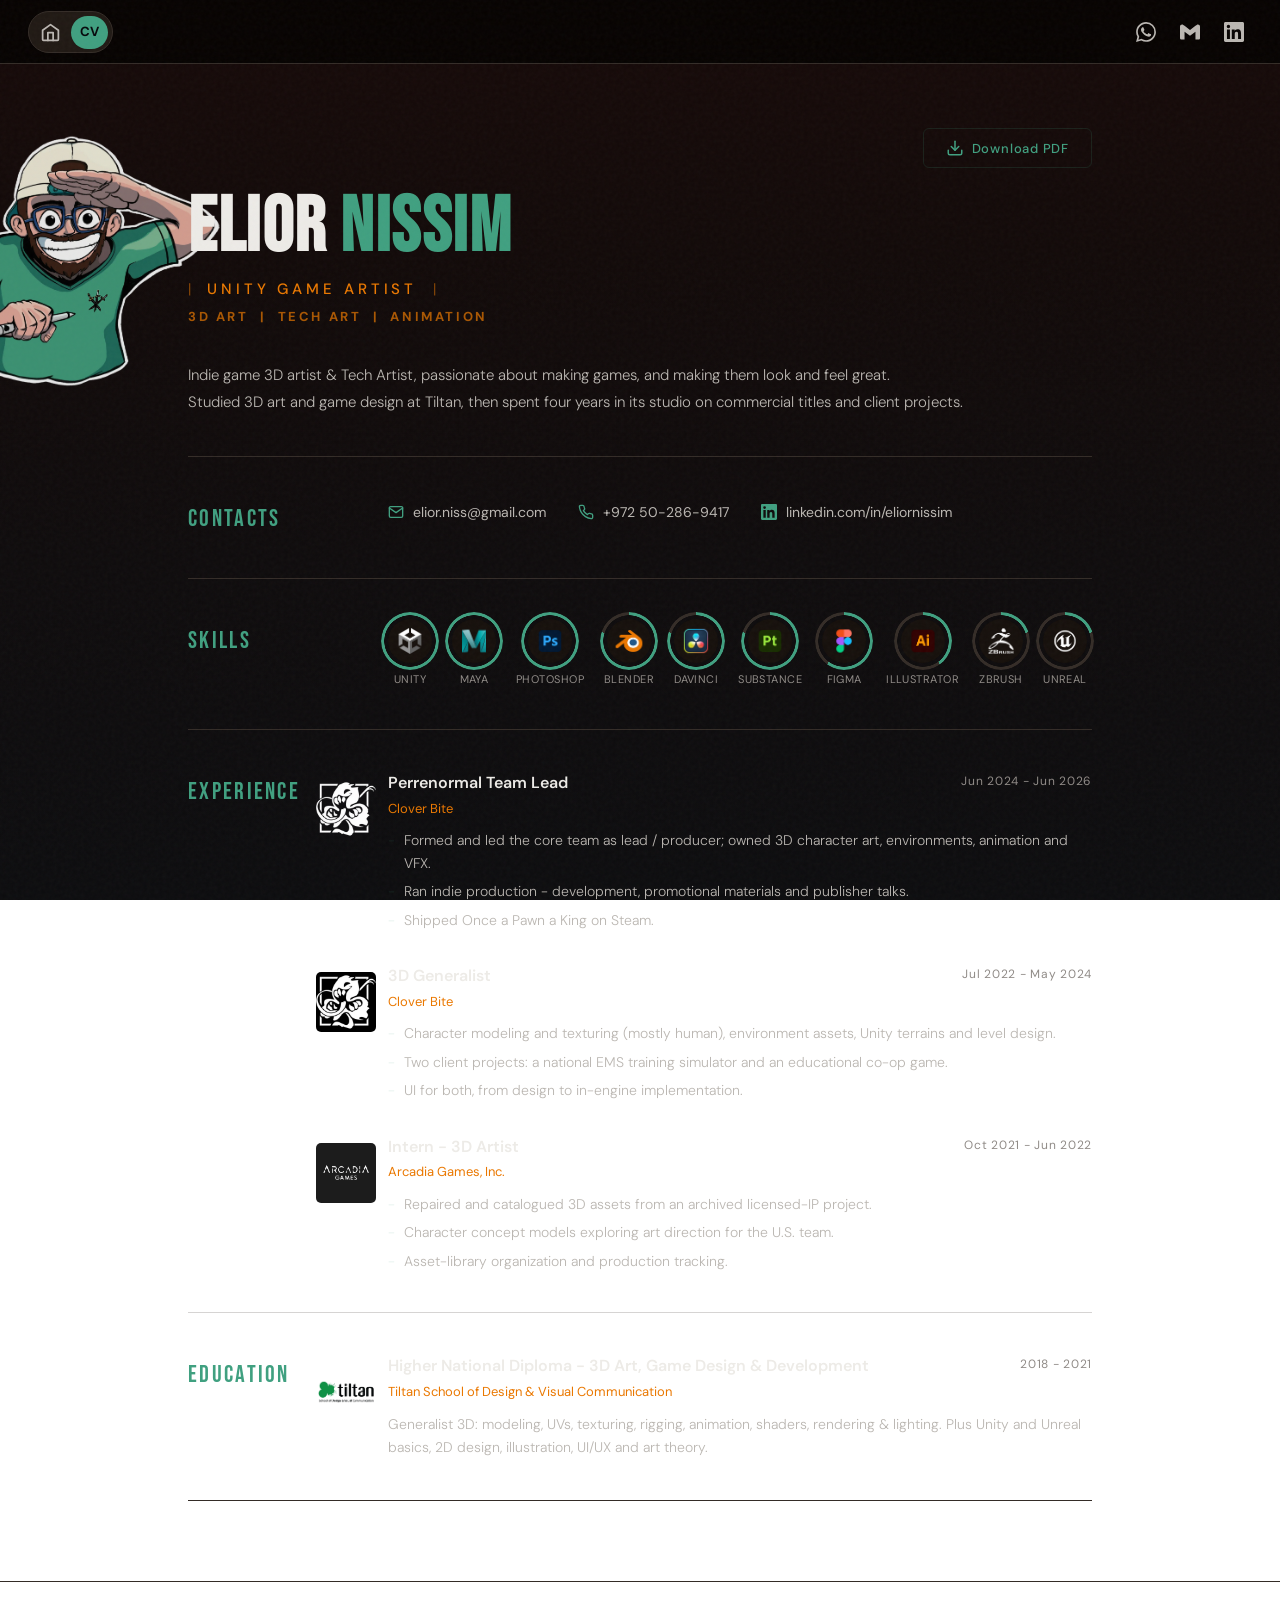
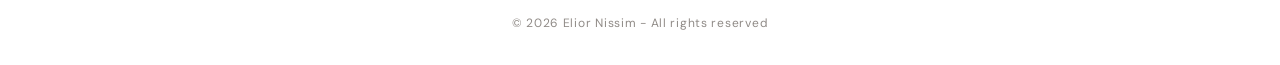
==== commit e782fc86: "CV: Contacts section with icons, PDF button top-right, Blender to Proficient low; Home: name/titles " ====
--- a/cv.html
+++ b/cv.html
@@ -7,8 +7,8 @@
   <link rel="preconnect" href="https://fonts.googleapis.com" />
   <link rel="preconnect" href="https://fonts.gstatic.com" crossorigin />
   <link href="https://fonts.googleapis.com/css2?family=Bebas+Neue&family=DM+Sans:ital,opsz,wght@0,9..40,300;0,9..40,400;0,9..40,500;0,9..40,700;1,9..40,300&display=swap" rel="stylesheet" />
-  <link rel="stylesheet" href="styles.css?v=61" />
-  <script src="tweaks-sync.js?v=61"></script>
+  <link rel="stylesheet" href="styles.css?v=62" />
+  <script src="tweaks-sync.js?v=62"></script>
 </head>
 <body class="cv-page">
   <!-- HEADER (same as index) -->
@@ -61,12 +61,6 @@
     <div class="cv-hero">
       <img class="cv-portrait" src="media/site/portrait_illustrations.webp" alt="" />
       <div class="cv-hero-top">
-        <div class="cv-contacts">
-          <span>elior.niss@gmail.com</span>
-          <span>+972 50-286-9417</span>
-          <span>linkedin.com/in/eliornissim</span>
-          <span hidden>Portfolio ↗</span>
-        </div>
         <button type="button" class="cv-download-btn" id="download-pdf">
           <svg width="18" height="18" viewBox="0 0 24 24" fill="none" stroke="currentColor" stroke-width="2" stroke-linecap="round" stroke-linejoin="round"><path d="M21 15v4a2 2 0 01-2 2H5a2 2 0 01-2-2v-4"/><polyline points="7 10 12 15 17 10"/><line x1="12" y1="15" x2="12" y2="3"/></svg>
           Download PDF
@@ -94,6 +88,16 @@
         </div>
       </section>
 
+      <!-- CONTACTS -->
+      <section class="cv-section cv-section--contacts">
+        <div class="cv-section-label">Contacts</div>
+        <div class="cv-section-content cv-contacts">
+          <a class="cv-contact" href="mailto:elior.niss@gmail.com"><svg width="16" height="16" viewBox="0 0 24 24" fill="none" stroke="currentColor" stroke-width="2" stroke-linecap="round" stroke-linejoin="round"><rect x="2" y="4" width="20" height="16" rx="2"/><polyline points="22,6 12,13 2,6"/></svg><span>elior.niss@gmail.com</span></a>
+          <a class="cv-contact" href="tel:+972502869417"><svg width="16" height="16" viewBox="0 0 24 24" fill="none" stroke="currentColor" stroke-width="2" stroke-linecap="round" stroke-linejoin="round"><path d="M22 16.92v3a2 2 0 01-2.18 2 19.79 19.79 0 01-8.63-3.07 19.5 19.5 0 01-6-6 19.79 19.79 0 01-3.07-8.67A2 2 0 014.11 2h3a2 2 0 012 1.72c.13.96.36 1.9.7 2.81a2 2 0 01-.45 2.11L8.09 9.91a16 16 0 006 6l1.27-1.27a2 2 0 012.11-.45c.91.34 1.85.57 2.81.7A2 2 0 0122 16.92z"/></svg><span>+972 50-286-9417</span></a>
+          <a class="cv-contact" href="https://www.linkedin.com/in/eliornissim" target="_blank" rel="noopener"><svg width="16" height="16" viewBox="0 0 24 24" fill="currentColor"><path d="M20.447 20.452h-3.554v-5.569c0-1.328-.027-3.037-1.852-3.037-1.853 0-2.136 1.445-2.136 2.939v5.667H9.351V9h3.414v1.561h.046c.477-.9 1.637-1.85 3.37-1.85 3.601 0 4.267 2.37 4.267 5.455v6.286zM5.337 7.433a2.062 2.062 0 01-2.063-2.065 2.064 2.064 0 112.063 2.065zm1.782 13.019H3.555V9h3.564v11.452zM22.225 0H1.771C.792 0 0 .774 0 1.729v20.542C0 23.227.792 24 1.771 24h20.451C23.2 24 24 23.227 24 22.271V1.729C24 .774 23.2 0 22.222 0h.003z"/></svg><span>linkedin.com/in/eliornissim</span></a>
+        </div>
+      </section>
+
       <!-- SOFTWARE -->
       <section class="cv-section">
         <div class="cv-section-label">Skills</div>
@@ -118,6 +122,12 @@
           </div>
           <div class="sw-item" data-level="4" title="Proficient low">
             <div class="sw-icon-wrap">
+              <img src="media/icons/blender.svg" alt="Blender" width="36" height="36" />
+            </div>
+            <span>Blender</span>
+          </div>
+          <div class="sw-item" data-level="4" title="Proficient low">
+            <div class="sw-icon-wrap">
               <img src="media/icons/davinci-resolve.svg" alt="DaVinci" width="36" height="36" />
             </div>
             <span>DaVinci</span>
@@ -133,12 +143,6 @@
               <img src="media/icons/figma.svg" alt="Figma" width="36" height="36" />
             </div>
             <span>Figma</span>
-          </div>
-          <div class="sw-item" data-level="3" title="Mid level high">
-            <div class="sw-icon-wrap">
-              <img src="media/icons/blender.svg" alt="Blender" width="36" height="36" />
-            </div>
-            <span>Blender</span>
           </div>
           <div class="sw-item" data-level="2" title="Mid level">
             <div class="sw-icon-wrap">
@@ -299,7 +303,7 @@
     <p>© 2026 Elior Nissim - All rights reserved</p>
   </footer>
 
-  <script src="content.js?v=61"></script>
-  <script src="portfolio.js?v=61"></script>
+  <script src="content.js?v=62"></script>
+  <script src="portfolio.js?v=62"></script>
 </body>
 </html>
--- a/styles.css
+++ b/styles.css
@@ -2829,3 +2829,126 @@
 .acc-bar[data-bar="arcadia"] .acc-sub-desc {
   display: none;
 }
+
+/* =====================================================
+   CV CONTACTS SECTION - email / phone / LinkedIn with icons;
+   the hero keeps only the PDF button above the name
+   ===================================================== */
+.cv-section .cv-contacts {
+  flex-direction: row;
+  flex-wrap: wrap;
+  align-items: center;
+  gap: 10px 32px;
+  font-size: 14px;
+  color: var(--text-secondary);
+  padding-top: 4px;
+}
+.cv-contact {
+  display: inline-flex;
+  align-items: center;
+  gap: 9px;
+  color: inherit;
+  text-decoration: none;
+  transition: color 0.2s;
+}
+.cv-contact svg {
+  flex: none;
+  color: var(--accent-cyan);
+}
+.cv-contact:hover { color: var(--accent-cyan); }
+.cv-contacts .cv-contact span { cursor: inherit; }
+
+@media (max-width: 768px) {
+  .cv-section .cv-contacts {
+    flex-direction: column;
+    align-items: flex-start;
+    gap: 8px;
+    font-size: 13px;
+  }
+}
+@media (hover: none) {
+  .cv-contact:hover { color: inherit; }
+}
+@media print {
+  .cv-section .cv-contacts { flex-direction: row !important; gap: 4px 24px !important; font-size: 11px !important; padding-top: 2px !important; }
+  .cv-contact svg { width: 12px; height: 12px; }
+  .cv-hero-top { display: none !important; }
+}
+
+/* =====================================================
+   HERO v3 - name + titles on the top bar, bio on the bottom
+   bar, showreel sandwiched between them. All three blocks
+   are in normal flow; each bar draws its own jagged edge
+   over the video.
+   ===================================================== */
+.hero-section {
+  display: flex;
+  flex-direction: column;
+}
+.brush-top,
+.brush-bottom { display: none; }
+
+.hero-head,
+.hero-content {
+  position: relative;
+  z-index: 3;
+  width: 100%;
+  max-width: none;
+  margin: 0;
+  background: var(--bg);
+  text-align: center;
+}
+.hero-head {
+  order: 1;
+  padding: 40px 28px 6px;
+}
+.hero-bg {
+  order: 2;
+  position: relative;
+  inset: auto;
+  height: var(--hero-video-h) !important;
+  flex: none;
+}
+.hero-content {
+  order: 3;
+  margin-top: 0;
+  padding-top: 30px;
+  padding-bottom: 64px;
+}
+.hero-head .hero-titles-sub { margin-bottom: 0; }
+
+/* Top bar's jagged edge hangs down over the video */
+.hero-head::after {
+  content: '';
+  position: absolute;
+  left: 0;
+  right: 0;
+  top: calc(100% - 1px);
+  height: 104px;
+  background: var(--bg);
+  -webkit-mask: url("media/site/halftone-edge-rand.svg") top left / 1920px 104px repeat-x;
+          mask: url("media/site/halftone-edge-rand.svg") top left / 1920px 104px repeat-x;
+  pointer-events: none;
+}
+
+/* Video area is taller now that both edges sit over it */
+:root { --hero-video-h: clamp(380px, min(56.25vw, 72vh), 820px); }
+
+@media (max-width: 768px) {
+  :root { --hero-video-h: calc(56.25vw + 150px); }
+  .hero-head { padding: 28px 20px 4px; }
+  .hero-head::after {
+    height: 91px;
+    -webkit-mask-size: 1674px 91px;
+            mask-size: 1674px 91px;
+  }
+  .hero-content { padding-top: 22px; padding-bottom: 48px; }
+}
+
+/* v3 fixes: blocks span the full width (the old hero centred its children),
+   and the CV's PDF button sits top-right, clear of the portrait */
+.hero-section { align-items: stretch; }
+.hero-bg { width: 100%; }
+@media (min-width: 769px) {
+  .cv-hero-top { justify-content: flex-end; }
+}
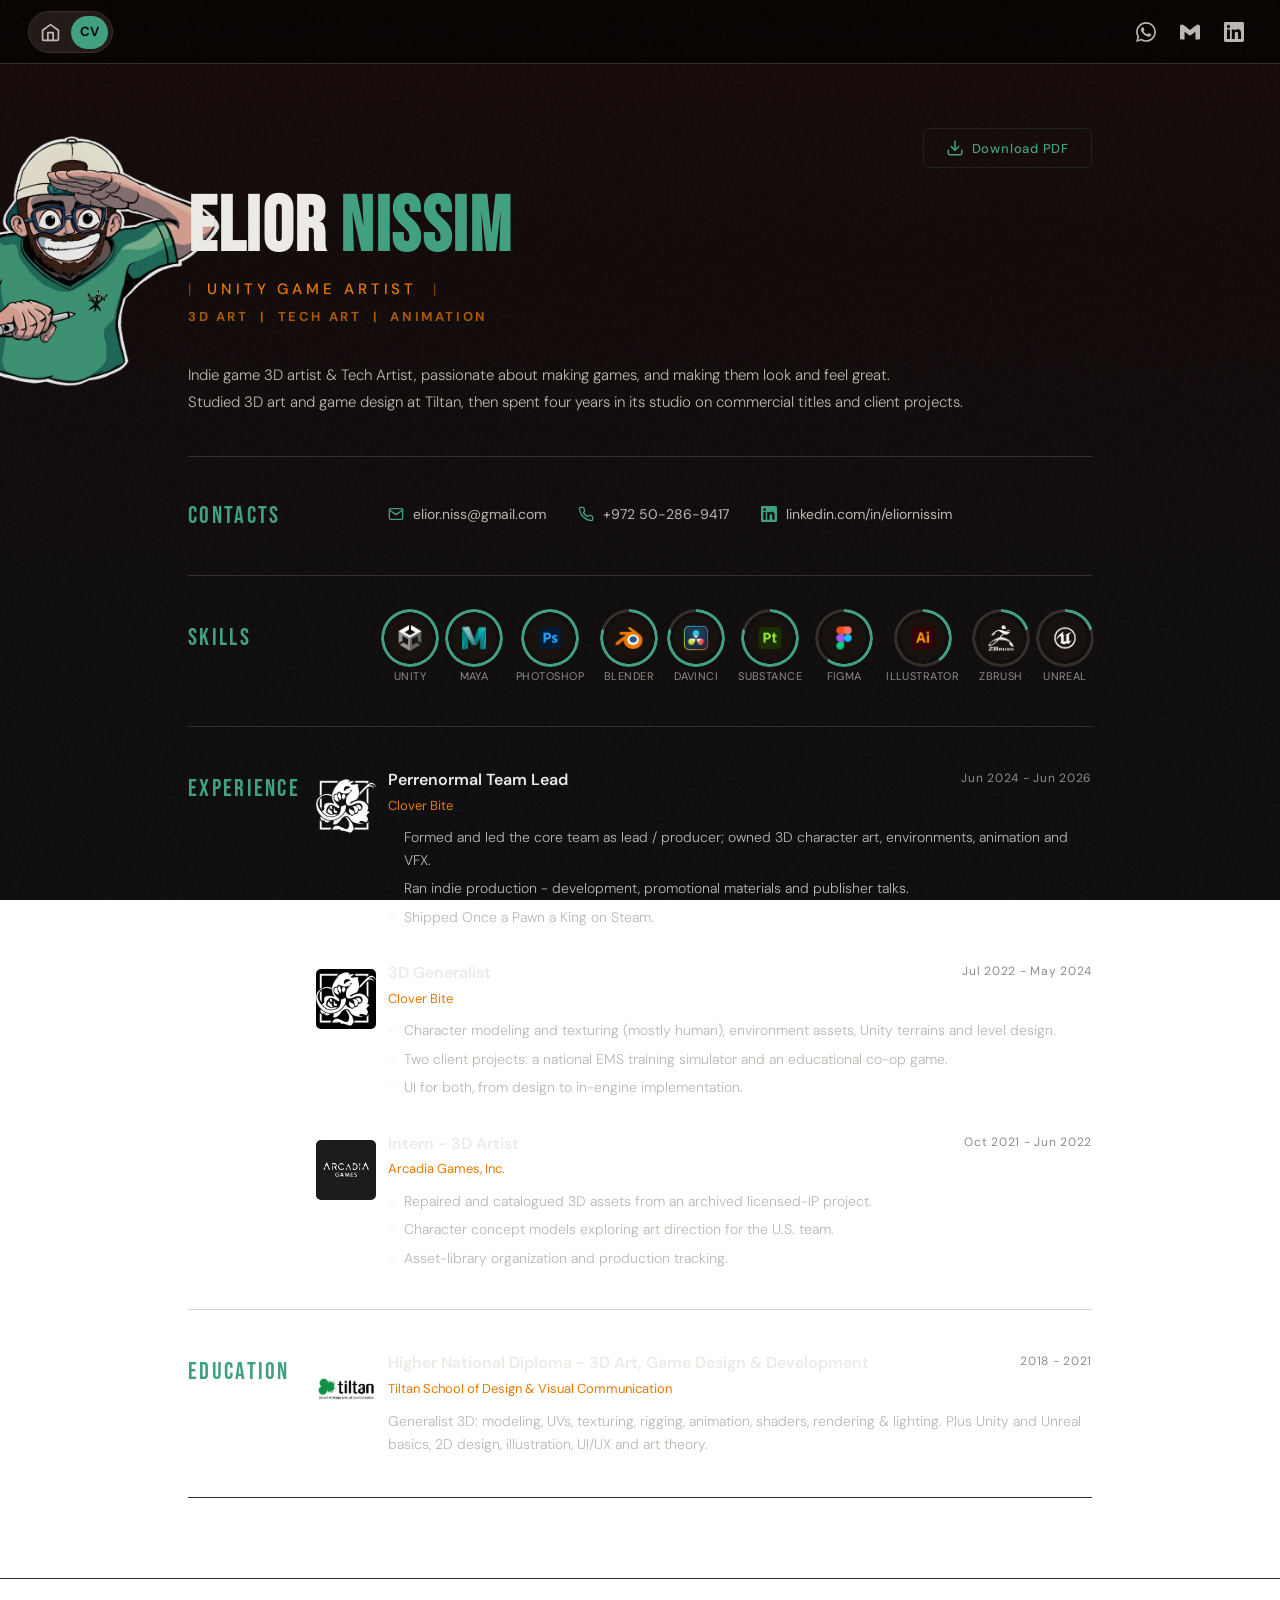
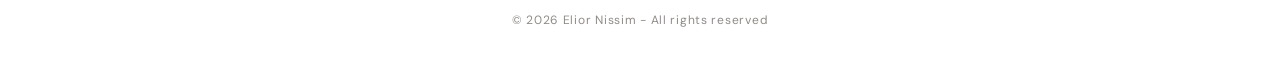
==== commit 39b1894e: "Thinner desktop showreel with faded sides; PDF fills the page and can't spill a blank page; contacts" ====
--- a/cv.html
+++ b/cv.html
@@ -7,8 +7,8 @@
   <link rel="preconnect" href="https://fonts.googleapis.com" />
   <link rel="preconnect" href="https://fonts.gstatic.com" crossorigin />
   <link href="https://fonts.googleapis.com/css2?family=Bebas+Neue&family=DM+Sans:ital,opsz,wght@0,9..40,300;0,9..40,400;0,9..40,500;0,9..40,700;1,9..40,300&display=swap" rel="stylesheet" />
-  <link rel="stylesheet" href="styles.css?v=62" />
-  <script src="tweaks-sync.js?v=62"></script>
+  <link rel="stylesheet" href="styles.css?v=63" />
+  <script src="tweaks-sync.js?v=63"></script>
 </head>
 <body class="cv-page">
   <!-- HEADER (same as index) -->
@@ -303,7 +303,7 @@
     <p>© 2026 Elior Nissim - All rights reserved</p>
   </footer>
 
-  <script src="content.js?v=62"></script>
-  <script src="portfolio.js?v=62"></script>
+  <script src="content.js?v=63"></script>
+  <script src="portfolio.js?v=63"></script>
 </body>
 </html>
--- a/styles.css
+++ b/styles.css
@@ -2952,3 +2952,68 @@
 @media (min-width: 769px) {
   .cv-hero-top { justify-content: flex-end; }
 }
+
+/* =====================================================
+   CONTACTS ROW - vertically centred on its section label
+   ===================================================== */
+.cv-section--contacts { align-items: center; }
+.cv-section--contacts .cv-section-label { padding-top: 0; }
+.cv-section .cv-contacts { padding-top: 0; }
+
+/* =====================================================
+   SHOWREEL STRIP [desktop only] - thinner band; the video keeps
+   its 16:9 shape at that height, centred, and its sides fade to
+   black when the window is wider than the video
+   ===================================================== */
+@media (min-width: 769px) {
+  :root { --hero-video-h: clamp(340px, 30vw, 540px); }
+
+  .hero-bg { background: var(--bg); }
+  .hero-bg-video {
+    position: absolute;
+    top: 0;
+    left: 50%;
+    transform: translateX(-50%);
+    height: 100%;
+    width: auto;
+    min-width: 0;
+    max-width: none;
+    aspect-ratio: 16 / 9;
+    object-fit: cover;
+    -webkit-mask-image: linear-gradient(90deg, transparent 0, #000 14%, #000 86%, transparent 100%);
+            mask-image: linear-gradient(90deg, transparent 0, #000 14%, #000 86%, transparent 100%);
+  }
+}
+
+/* =====================================================
+   PRINT / PDF - fill the whole sheet, never spill a page
+   100vh in print is the printed page's height, so this adapts
+   to A4 or Letter (iPhones ignore @page size and use Letter).
+   ===================================================== */
+@media print {
+  html, body {
+    min-height: 0 !important;
+    height: auto !important;
+  }
+  .cv-main {
+    display: flex !important;
+    flex-direction: column !important;
+    height: calc(100vh - 2px) !important;
+    overflow: hidden !important;
+  }
+  .cv-body {
+    flex: 1 1 auto;
+    display: flex !important;
+    flex-direction: column !important;
+    padding-top: 0 !important;
+  }
+  /* Each section takes an equal share of the spare height and centres its
+     content in it, so the divider lines end up evenly spaced down the page */
+  .cv-section {
+    flex: 1 1 auto;
+    align-content: center !important;
+  }
+  .cv-section--contacts { align-items: center !important; }
+}
+/* Optical nudge: the row's centre sat ~2px below the label's cap-height centre */
+.cv-section--contacts .cv-contacts { transform: translateY(-2px); }
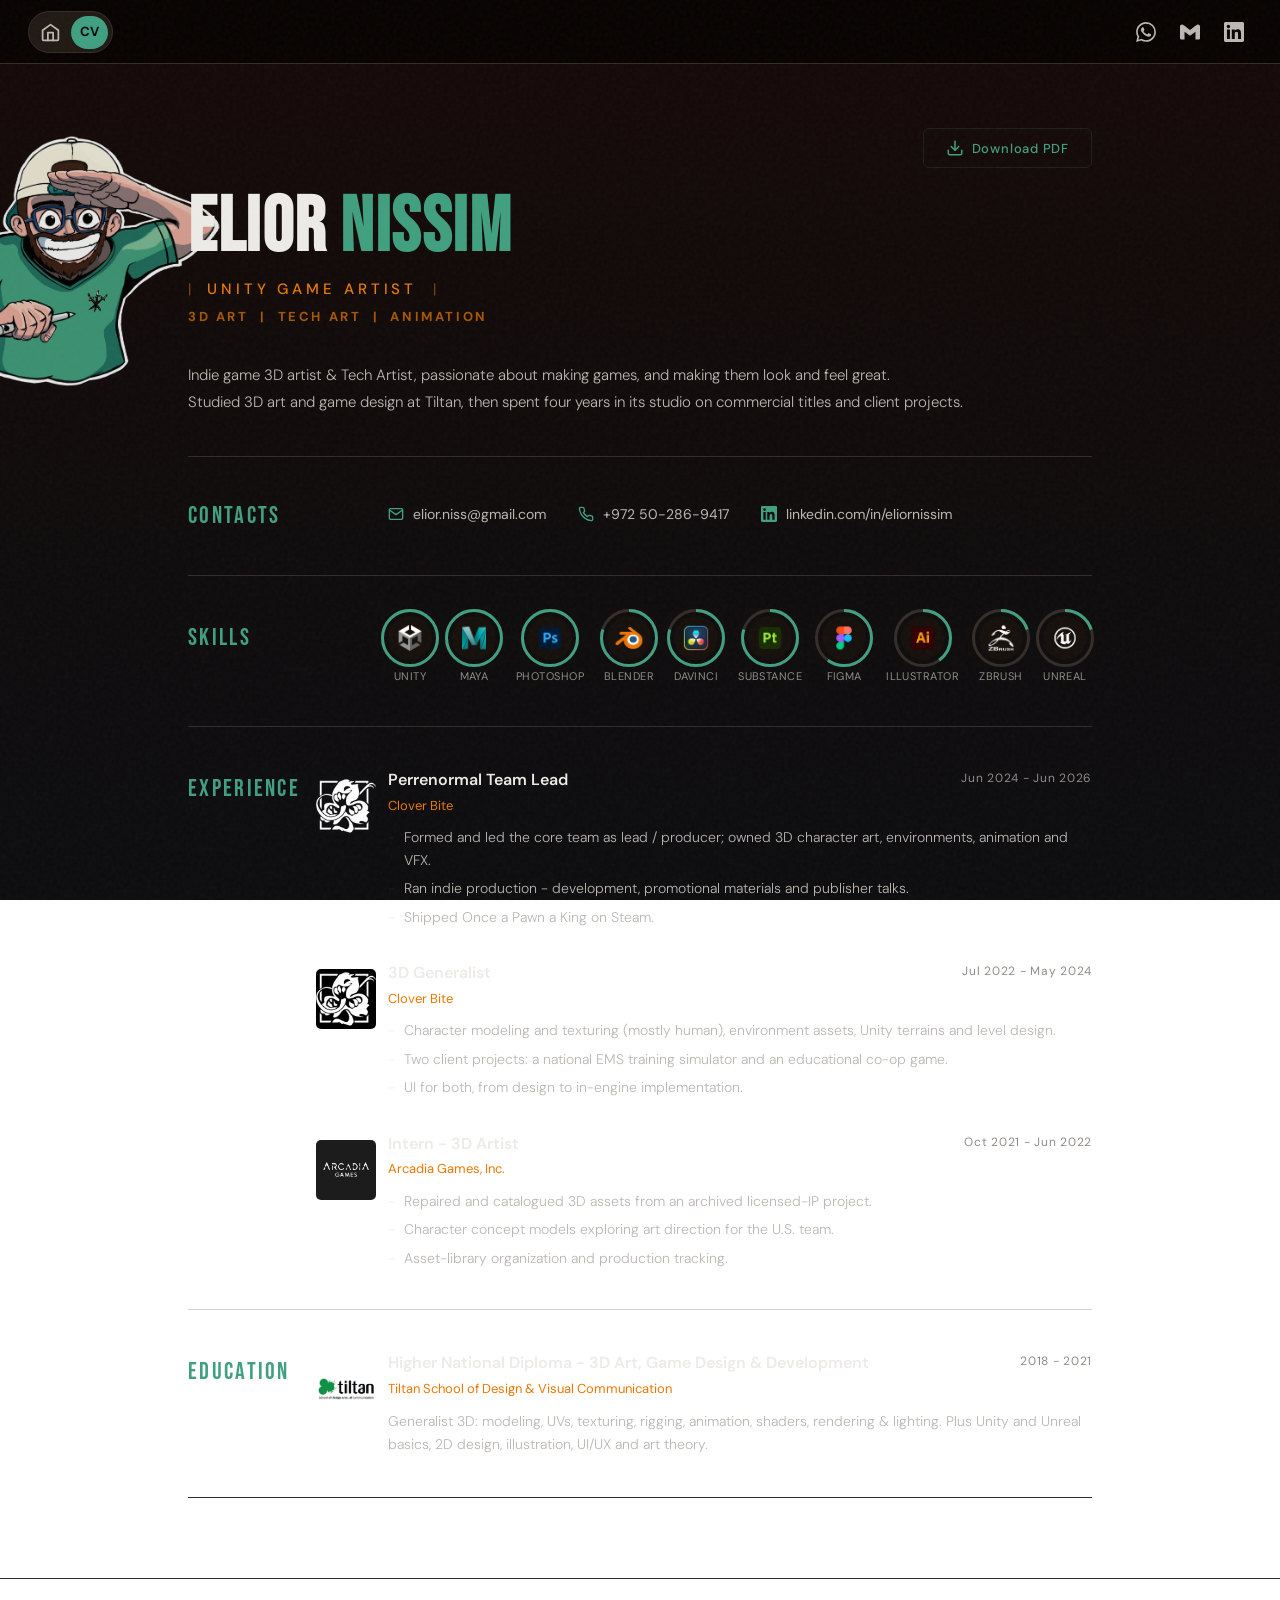
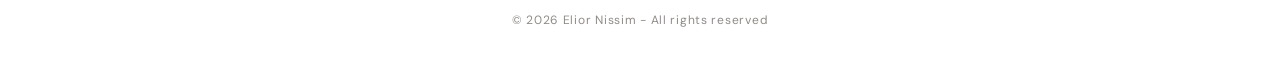
==== commit 35095a9e: "Showreel 500px; proficiency rings as SVG so every PDF viewer draws them; PDF portrait doubled Co-Aut" ====
--- a/cv.html
+++ b/cv.html
@@ -7,8 +7,8 @@
   <link rel="preconnect" href="https://fonts.googleapis.com" />
   <link rel="preconnect" href="https://fonts.gstatic.com" crossorigin />
   <link href="https://fonts.googleapis.com/css2?family=Bebas+Neue&family=DM+Sans:ital,opsz,wght@0,9..40,300;0,9..40,400;0,9..40,500;0,9..40,700;1,9..40,300&display=swap" rel="stylesheet" />
-  <link rel="stylesheet" href="styles.css?v=63" />
-  <script src="tweaks-sync.js?v=63"></script>
+  <link rel="stylesheet" href="styles.css?v=68" />
+  <script src="tweaks-sync.js?v=68"></script>
 </head>
 <body class="cv-page">
   <!-- HEADER (same as index) -->
@@ -104,60 +104,70 @@
         <div class="cv-section-content cv-software-row">
           <div class="sw-item" data-level="5" title="Proficient">
             <div class="sw-icon-wrap">
+              <svg class="sw-ring" aria-hidden="true"><circle class="sw-ring-track" pathLength="100"/><circle class="sw-ring-arc" pathLength="100"/></svg>
               <img src="media/icons/unity.svg" alt="Unity" width="36" height="36" />
             </div>
             <span>Unity</span>
           </div>
           <div class="sw-item" data-level="5" title="Proficient">
             <div class="sw-icon-wrap">
+              <svg class="sw-ring" aria-hidden="true"><circle class="sw-ring-track" pathLength="100"/><circle class="sw-ring-arc" pathLength="100"/></svg>
               <img src="media/icons/maya.svg" alt="Maya" width="36" height="36" />
             </div>
             <span>Maya</span>
           </div>
           <div class="sw-item" data-level="5" title="Proficient">
             <div class="sw-icon-wrap">
+              <svg class="sw-ring" aria-hidden="true"><circle class="sw-ring-track" pathLength="100"/><circle class="sw-ring-arc" pathLength="100"/></svg>
               <img src="media/icons/photoshop.svg" alt="Photoshop" width="36" height="36" />
             </div>
             <span>Photoshop</span>
           </div>
           <div class="sw-item" data-level="4" title="Proficient low">
             <div class="sw-icon-wrap">
+              <svg class="sw-ring" aria-hidden="true"><circle class="sw-ring-track" pathLength="100"/><circle class="sw-ring-arc" pathLength="100"/></svg>
               <img src="media/icons/blender.svg" alt="Blender" width="36" height="36" />
             </div>
             <span>Blender</span>
           </div>
           <div class="sw-item" data-level="4" title="Proficient low">
             <div class="sw-icon-wrap">
+              <svg class="sw-ring" aria-hidden="true"><circle class="sw-ring-track" pathLength="100"/><circle class="sw-ring-arc" pathLength="100"/></svg>
               <img src="media/icons/davinci-resolve.svg" alt="DaVinci" width="36" height="36" />
             </div>
             <span>DaVinci</span>
           </div>
           <div class="sw-item" data-level="4" title="Proficient low">
             <div class="sw-icon-wrap">
+              <svg class="sw-ring" aria-hidden="true"><circle class="sw-ring-track" pathLength="100"/><circle class="sw-ring-arc" pathLength="100"/></svg>
               <img src="media/icons/substance-painter.svg" alt="Substance" width="36" height="36" />
             </div>
             <span>Substance</span>
           </div>
           <div class="sw-item" data-level="3" title="Mid level high">
             <div class="sw-icon-wrap">
+              <svg class="sw-ring" aria-hidden="true"><circle class="sw-ring-track" pathLength="100"/><circle class="sw-ring-arc" pathLength="100"/></svg>
               <img src="media/icons/figma.svg" alt="Figma" width="36" height="36" />
             </div>
             <span>Figma</span>
           </div>
           <div class="sw-item" data-level="2" title="Mid level">
             <div class="sw-icon-wrap">
+              <svg class="sw-ring" aria-hidden="true"><circle class="sw-ring-track" pathLength="100"/><circle class="sw-ring-arc" pathLength="100"/></svg>
               <img src="media/icons/illustrator.svg" alt="Illustrator" width="36" height="36" />
             </div>
             <span>Illustrator</span>
           </div>
           <div class="sw-item" data-level="1" title="Basics">
             <div class="sw-icon-wrap">
+              <svg class="sw-ring" aria-hidden="true"><circle class="sw-ring-track" pathLength="100"/><circle class="sw-ring-arc" pathLength="100"/></svg>
               <img src="media/icons/zbrush.svg" alt="ZBrush" width="36" height="36" />
             </div>
             <span>ZBrush</span>
           </div>
           <div class="sw-item" data-level="1" title="Basics">
             <div class="sw-icon-wrap">
+              <svg class="sw-ring" aria-hidden="true"><circle class="sw-ring-track" pathLength="100"/><circle class="sw-ring-arc" pathLength="100"/></svg>
               <img src="media/icons/unreal.svg" alt="Unreal" width="36" height="36" />
             </div>
             <span>Unreal</span>
@@ -303,7 +313,7 @@
     <p>© 2026 Elior Nissim - All rights reserved</p>
   </footer>
 
-  <script src="content.js?v=63"></script>
-  <script src="portfolio.js?v=63"></script>
+  <script src="content.js?v=68"></script>
+  <script src="portfolio.js?v=68"></script>
 </body>
 </html>
--- a/styles.css
+++ b/styles.css
@@ -3017,3 +3017,86 @@
 }
 /* Optical nudge: the row's centre sat ~2px below the label's cap-height centre */
 .cv-section--contacts .cv-contacts { transform: translateY(-2px); }
+
+/* Showreel [desktop]: the video is half the page width (16:9), strip height follows */
+@media (min-width: 769px) {
+  :root { --hero-video-h: max(300px, 28.125vw); }
+}
+
+/* Showreel [desktop]: strip is half the original strip height
+   (original: clamp(380px, min(56.25vw, 72vh), 820px)); video stays 16:9 at
+   that height, centred, sides fading to black */
+@media (min-width: 769px) {
+  :root { --hero-video-h: clamp(190px, min(28.125vw, 36vh), 410px); }
+}
+
+/* Showreel [desktop]: as wide as the page (capped at a 16:9 frame of the
+   monitor's height); the side fade only appears on wider-than-16:9 screens */
+@media (min-width: 769px) {
+  .hero-bg-video {
+    width: min(100%, var(--reel-max-w, 100%));
+    aspect-ratio: auto;
+    object-fit: cover;
+    -webkit-mask-image: none;
+            mask-image: none;
+  }
+  .hero-bg.reel-faded .hero-bg-video {
+    -webkit-mask-image: linear-gradient(90deg, transparent 0, #000 14%, #000 86%, transparent 100%);
+            mask-image: linear-gradient(90deg, transparent 0, #000 14%, #000 86%, transparent 100%);
+  }
+}
+
+/* Showreel strip [desktop]: fixed 450px tall */
+@media (min-width: 769px) {
+  :root { --hero-video-h: 450px; }
+}
+
+/* Showreel strip [desktop]: 500px tall */
+@media (min-width: 769px) {
+  :root { --hero-video-h: 500px; }
+}
+
+/* =====================================================
+   PROFICIENCY RINGS as real SVG circles
+   The old CSS mask ring was dropped by some PDF viewers;
+   vector circles render the same everywhere.
+   ===================================================== */
+.sw-icon-wrap::before { display: none; }
+.sw-ring {
+  position: absolute;
+  top: calc(-1 * (var(--ring-gap) + var(--ring-w)));
+  left: calc(-1 * (var(--ring-gap) + var(--ring-w)));
+  width: calc(100% + 2 * (var(--ring-gap) + var(--ring-w)));
+  height: calc(100% + 2 * (var(--ring-gap) + var(--ring-w)));
+  transform: rotate(-90deg);           /* arc starts at 12 o'clock */
+  overflow: visible;
+  pointer-events: none;
+}
+.sw-ring circle {
+  cx: 50%;
+  cy: 50%;
+  r: calc(50% - var(--ring-w) / 2);
+  fill: none;
+  stroke-width: var(--ring-w);
+}
+.sw-ring-track { stroke: var(--border); }
+.sw-ring-arc {
+  stroke: var(--lvl-color);
+  stroke-dasharray: calc(var(--lvl) * 20) 100;
+}
+
+/* PDF only: portrait twice as big */
+@media print {
+  .cv-portrait { height: 208px !important; }
+}
+/* The icon rule (.sw-icon-wrap svg {30px; position: relative}) must not catch the ring */
+.sw-icon-wrap svg.sw-ring {
+  position: absolute;
+  z-index: 0;
+  width: calc(100% + 2 * (var(--ring-gap) + var(--ring-w))) !important;
+  height: calc(100% + 2 * (var(--ring-gap) + var(--ring-w))) !important;
+}
+/* PDF: the doubled portrait reaches down beside the summary - keep the text clear of it */
+@media print {
+  .cv-section--summary .cv-summary-text { max-width: 450px; }
+}
